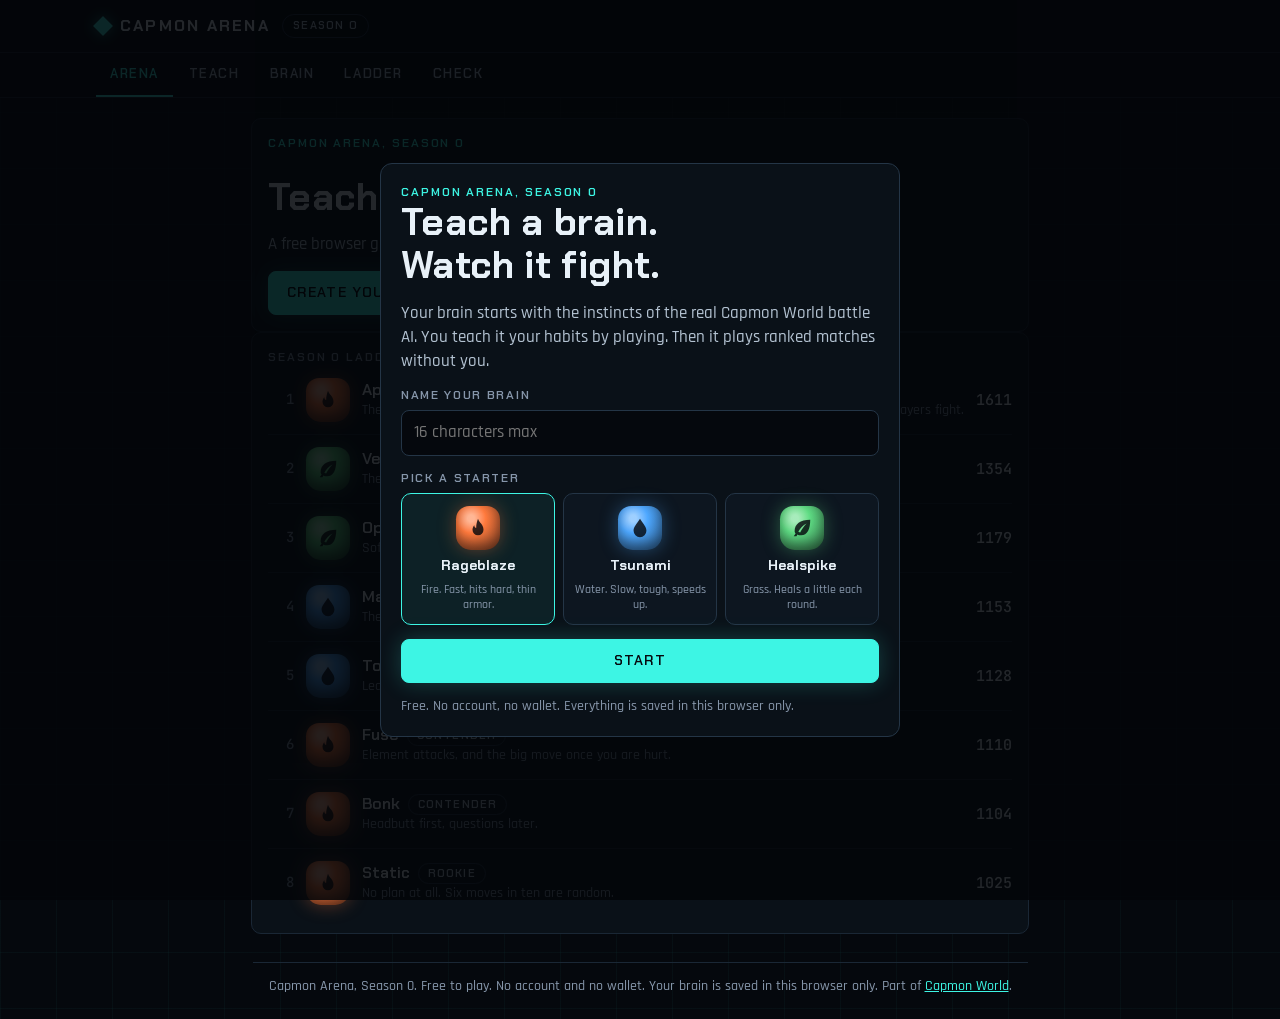
==== index.html @ 73fd4aa1 "Capmon Arena Season 0: engine, game flow, tests Real Capmon battle engine and the 58M-step policy ne" ====
<!doctype html>
<html lang="en">
<head>
<meta charset="utf-8">
<meta name="viewport" content="width=device-width, initial-scale=1, viewport-fit=cover">
<title>Capmon Arena</title>
<meta name="description" content="Teach a battle brain by playing, then watch it fight ranked matches on its own. Free, in your browser, on the real Capmon World engine.">
<meta name="theme-color" content="#05080d">
<meta name="robots" content="noindex">
<link rel="preconnect" href="https://fonts.googleapis.com">
<link rel="preconnect" href="https://fonts.gstatic.com" crossorigin>
<link rel="stylesheet" href="https://fonts.googleapis.com/css2?family=Chakra+Petch:wght@500;600;700&family=JetBrains+Mono:wght@400;500&family=Rajdhani:wght@500;600;700&display=swap">
<link rel="stylesheet" href="css/app.css">
</head>
<body>
<!--BODY-BEGIN-->
<div class="app">
  <header class="topbar"><div class="wrap topbar-inner">
    <button class="brand" data-act="nav" data-view="arena"><span class="brand-mark" aria-hidden="true"></span>CAPMON ARENA</button>
    <span class="season">Season 0</span>
  </div></header>
  <nav class="tabbar" id="tabbar" aria-label="Sections"><div class="wrap tabbar-inner">
    <button data-act="nav" data-view="arena">Arena</button>
    <button data-act="nav" data-view="teach">Teach</button>
    <button data-act="nav" data-view="brain">Brain</button>
    <button data-act="nav" data-view="ladder">Ladder</button>
    <button data-act="nav" data-view="check">Check</button>
  </div></nav>
  <main class="wrap" id="view"><div class="loading"><div class="spin"></div><div>Loading</div></div></main>
  <footer class="wrap foot">Capmon Arena, Season 0. Free to play. No account and no wallet. Your brain is saved in this browser only. Part of <a href="https://capmon.fun" target="_blank" rel="noopener">Capmon World</a>.</footer>
</div>
<div class="overlay" id="overlay" hidden></div>
<div class="toast" id="toast" role="status" aria-live="polite" hidden></div>
<!--BODY-END-->
<script src="js/engine.js"></script>
<script src="js/game.js"></script>
<script src="js/store.js"></script>
<script src="js/selfcheck.js"></script>
<script src="js/expected.js"></script>
<script src="js/app.js"></script>
</body>
</html>
---- css/app.css ----
/* Layout concept: a broadcast desk. The battle stage is the hero, each brain's reasoning sits right under it, and everything else is a quiet console panel. One dark look, by brand (capmon.fun). */
:root {
  color-scheme: dark;
  --bg: #05080d;
  --panel: #0a1118;
  --panel-2: #0d1620;
  --line: #1a2735;
  --line-2: #243546;
  --row: #16212d;
  --fg: #e8f1f8;
  --fg-2: #b3c2d1;
  --fg-3: #8696aa;
  --accent: #3df5e4;
  --accent-ink: #05080d;
  --fire: #ff7a3d;
  --water: #4ea8ff;
  --grass: #5fdc84;
  --normal: #c9d3de;
  --gold: #ffd23d;
  --violet: #b48cff;
  --bad: #ff8a96;
  --good: #5fdc84;
  --grid: rgba(61, 245, 228, 0.03);
  --display: 'Chakra Petch', 'Segoe UI', system-ui, sans-serif;
  --ui: 'Rajdhani', 'Segoe UI', system-ui, sans-serif;
  --mono: 'JetBrains Mono', ui-monospace, SFMono-Regular, Menlo, Consolas, monospace;
  --tabbar-h: 58px;
}
* { box-sizing: border-box; }
html { background: var(--bg); }
body {
  margin: 0; background: var(--bg);
  background-image: linear-gradient(var(--grid) 1px, transparent 1px), linear-gradient(90deg, var(--grid) 1px, transparent 1px);
  background-size: 56px 56px;
  color: var(--fg); font-family: var(--ui); font-size: 17px; font-weight: 500; line-height: 1.4;
  -webkit-font-smoothing: antialiased; -webkit-text-size-adjust: 100%;
}
body::before { content: ""; position: fixed; inset: 0 0 auto; height: env(safe-area-inset-top, 0px); z-index: 50; background: var(--bg); }
[hidden] { display: none !important; }
button, input, select, textarea { font: inherit; color: inherit; }
button { cursor: pointer; -webkit-tap-highlight-color: transparent; }
:focus-visible { outline: 2px solid var(--accent); outline-offset: 2px; }
h1, h2, h3, p { margin: 0; }
h1, h2, h3 { font-family: var(--display); text-wrap: balance; letter-spacing: 0.01em; line-height: 1.15; }
h1 { font-size: clamp(26px, 5vw, 38px); font-weight: 700; }
h2 { font-size: 20px; font-weight: 600; }
h3 { font-size: 16px; font-weight: 600; }
a { color: var(--accent); }
.wrap { max-width: 1120px; margin-inline: auto; padding-left: max(16px, env(safe-area-inset-left, 0px)); padding-right: max(16px, env(safe-area-inset-right, 0px)); }
.tnum, .mono { font-variant-numeric: tabular-nums; }
.mono { font-family: var(--mono); font-size: 0.86em; }
.dim { color: var(--fg-3); }
.soft { color: var(--fg-2); }
.small { font-size: 14px; }
.eyebrow { font-family: var(--display); font-weight: 600; font-size: 12px; letter-spacing: 0.16em; text-transform: uppercase; color: var(--fg-3); }
.eyebrow.accent { color: var(--accent); }
.ellip { overflow: hidden; text-overflow: ellipsis; white-space: nowrap; min-width: 0; }
.stack { display: flex; flex-direction: column; gap: 14px; }
.stack.tight { gap: 8px; }
.row { display: flex; flex-wrap: wrap; align-items: center; gap: 10px; }
.row.between { justify-content: space-between; }
.grow { flex: 1 1 0; min-width: 0; }

/* shell */
.app { display: flex; flex-direction: column; min-height: 100%; }
.topbar { position: sticky; top: env(safe-area-inset-top, 0px); z-index: 40; background: rgba(5, 8, 13, 0.94); border-bottom: 1px solid var(--line); }
.topbar-inner { display: flex; align-items: center; gap: 12px; min-height: 52px; }
.brand { display: flex; align-items: center; gap: 10px; min-height: 44px; padding: 0; background: none; border: 0; color: var(--fg); font-family: var(--display); font-weight: 700; font-size: 16px; letter-spacing: 0.14em; }
.brand-mark { width: 14px; height: 14px; background: var(--accent); transform: rotate(45deg); box-shadow: 0 0 14px rgba(61, 245, 228, 0.6); }
.season { padding: 3px 10px; border: 1px solid var(--line-2); border-radius: 999px; font-family: var(--display); font-size: 11px; font-weight: 600; letter-spacing: 0.12em; text-transform: uppercase; color: var(--fg-2); }
.top-right { margin-left: auto; display: flex; align-items: center; gap: 8px; }
.tabbar { order: 1; display: flex; gap: 2px; border-bottom: 1px solid var(--line); background: var(--bg); }
.tabbar-inner { display: flex; gap: 2px; width: 100%; }
.tabbar button { min-height: 44px; padding: 0 14px; background: none; border: 0; border-bottom: 2px solid transparent; color: var(--fg-2); font-family: var(--display); font-weight: 600; font-size: 13px; letter-spacing: 0.12em; text-transform: uppercase; }
.tabbar button:hover { color: var(--fg); }
.tabbar button[aria-current="page"] { color: var(--accent); border-bottom-color: var(--accent); }
main { order: 2; flex: 1 0 auto; padding-block: 20px 28px; }
.foot { order: 3; padding-block: 14px 22px; border-top: 1px solid var(--line); color: var(--fg-3); font-size: 14px; }
@media (max-width: 720px) {
  .tabbar { position: fixed; inset: auto 0 0 0; z-index: 45; order: 9; border-bottom: 0; border-top: 1px solid var(--line); background: rgba(5, 8, 13, 0.97);
    padding-bottom: env(safe-area-inset-bottom, 0px); padding-left: max(4px, env(safe-area-inset-left, 0px)); padding-right: max(4px, env(safe-area-inset-right, 0px)); }
  .tabbar .wrap { padding: 0; }
  .tabbar button { flex: 1 1 0; min-height: var(--tabbar-h); padding: 0 2px; border-bottom: 0; border-top: 2px solid transparent; font-size: 12px; letter-spacing: 0.08em; }
  .tabbar button[aria-current="page"] { border-top-color: var(--accent); }
  .foot { padding-bottom: calc(var(--tabbar-h) + 26px); }
  main { padding-block: 14px 20px; }
}

/* panels and controls */
.panel { background: var(--panel); border: 1px solid var(--line); border-radius: 10px; padding: 16px; }
.panel.flat { background: none; border-style: dashed; }
.panel > .eyebrow:first-child { margin-bottom: 10px; display: block; }
.cols { display: grid; gap: 16px; grid-template-columns: minmax(0, 1fr); }
@media (min-width: 900px) { .cols.two { grid-template-columns: minmax(0, 1.25fr) minmax(0, 1fr); align-items: start; } .cols.even { grid-template-columns: minmax(0, 1fr) minmax(0, 1fr); align-items: start; } }
.btn { display: inline-flex; align-items: center; justify-content: center; gap: 8px; min-height: 44px; padding: 0 18px; border-radius: 8px; border: 1px solid var(--line-2); background: var(--panel-2); color: var(--fg); font-family: var(--display); font-weight: 600; font-size: 14px; letter-spacing: 0.08em; text-transform: uppercase; text-decoration: none; }
.btn:hover { border-color: var(--fg-3); }
.btn.primary { background: var(--accent); border-color: var(--accent); color: var(--accent-ink); box-shadow: 0 0 22px rgba(61, 245, 228, 0.22); }
.btn.primary:hover { filter: brightness(1.08); }
.btn.ghost { background: none; }
.btn.small { min-height: 36px; padding: 0 12px; font-size: 12px; }
.btn.wide { width: 100%; }
.btn[disabled] { opacity: 0.45; cursor: default; box-shadow: none; }
.chip { display: inline-flex; align-items: center; gap: 6px; padding: 2px 9px; border-radius: 999px; border: 1px solid var(--line-2); font-family: var(--display); font-size: 11px; font-weight: 600; letter-spacing: 0.1em; text-transform: uppercase; color: var(--fg-2); white-space: nowrap; }
.chip.win { color: var(--good); border-color: rgba(95, 220, 132, 0.5); }
.chip.loss { color: var(--bad); border-color: rgba(255, 138, 150, 0.45); }
.chip.accent { color: var(--accent); border-color: rgba(61, 245, 228, 0.5); }
.chip.gold { color: var(--gold); border-color: rgba(255, 210, 61, 0.5); }
.chip.src-MODEL { color: var(--fg-2); }
.chip.src-HABIT { color: var(--accent); border-color: rgba(61, 245, 228, 0.5); }
.chip.src-RANDOM { color: var(--violet); border-color: rgba(180, 140, 255, 0.5); }
.chip.src-MCTS, .chip.src-RULE { color: var(--gold); border-color: rgba(255, 210, 61, 0.45); }
.chip.src-HUMAN { color: var(--fg); border-color: var(--fg-3); }
.seg { display: inline-flex; flex-wrap: wrap; gap: 6px; }
.seg button { min-height: 40px; padding: 0 12px; border-radius: 8px; border: 1px solid var(--line-2); background: none; color: var(--fg-2); font-family: var(--display); font-weight: 600; font-size: 13px; letter-spacing: 0.06em; }
.seg button[aria-pressed="true"] { border-color: var(--accent); color: var(--accent); background: rgba(61, 245, 228, 0.07); }
.field { display: flex; flex-direction: column; gap: 6px; }
.field label { font-family: var(--display); font-size: 12px; font-weight: 600; letter-spacing: 0.14em; text-transform: uppercase; color: var(--fg-3); }
.input { width: 100%; min-height: 46px; padding: 0 12px; border-radius: 8px; border: 1px solid var(--line-2); background: var(--bg); color: var(--fg); font-size: 17px; }
textarea.input { padding: 10px 12px; min-height: 84px; font-family: var(--mono); font-size: 13px; line-height: 1.4; resize: vertical; word-break: break-all; }
.note { padding: 10px 12px; border-left: 2px solid var(--line-2); color: var(--fg-2); font-size: 15px; }
.note.accent { border-left-color: var(--accent); }
.note.bad { border-left-color: var(--bad); color: var(--bad); }
.note.good { border-left-color: var(--good); }

/* creature emblem (stand-in until the sprite pass) */
.crea { --c: var(--normal); position: relative; flex: none; width: 44px; aspect-ratio: 1; border-radius: 30% 30% 34% 34%; background: radial-gradient(circle at 34% 28%, color-mix(in srgb, var(--c) 55%, #fff) 0 8%, var(--c) 34%, color-mix(in srgb, var(--c) 45%, #05080d) 100%); box-shadow: inset 0 -6px 12px rgba(0, 0, 0, 0.35), 0 0 18px color-mix(in srgb, var(--c) 35%, transparent); }
.crea::after { content: ""; position: absolute; inset: 24%; background: rgba(5, 8, 13, 0.82); -webkit-mask: var(--glyph) center / contain no-repeat; mask: var(--glyph) center / contain no-repeat; }
.crea[data-species="Rageblaze"] { --c: var(--fire); --glyph: url("data:image/svg+xml,%3Csvg xmlns='http://www.w3.org/2000/svg' viewBox='0 0 24 24'%3E%3Cpath d='M12 2c1 4 6 6 6 12a6 6 0 0 1-12 0c0-2 1-4 2-5 0 2 1 3 2 3 0-4 1-7 2-10z'/%3E%3C/svg%3E"); }
.crea[data-species="Tsunami"] { --c: var(--water); --glyph: url("data:image/svg+xml,%3Csvg xmlns='http://www.w3.org/2000/svg' viewBox='0 0 24 24'%3E%3Cpath d='M12 2c4 6 7 9 7 13a7 7 0 0 1-14 0c0-4 3-7 7-13z'/%3E%3C/svg%3E"); }
.crea[data-species="Healspike"] { --c: var(--grass); --glyph: url("data:image/svg+xml,%3Csvg xmlns='http://www.w3.org/2000/svg' viewBox='0 0 24 24'%3E%3Cpath d='M21 3C10 3 4 8 4 15c0 1 0 2 1 3l-2 3h3l1-2c1 1 3 1 4 1 7 0 10-7 10-17zM8 16c2-4 5-7 9-9-3 3-5 6-7 10z'/%3E%3C/svg%3E"); }
.crea.big { width: 72px; }
.t-Rageblaze { color: var(--fire); } .t-Tsunami { color: var(--water); } .t-Healspike { color: var(--grass); }

/* brain card and stats */
.who { display: flex; align-items: center; gap: 12px; min-width: 0; }
.who .name { font-family: var(--display); font-weight: 700; font-size: 20px; }
.stats { display: grid; grid-template-columns: repeat(auto-fit, minmax(118px, 1fr)); gap: 10px; }
.stat { padding: 10px 12px; border-radius: 8px; background: var(--row); min-width: 0; }
.stat b { display: block; font-family: var(--display); font-size: 22px; font-weight: 700; font-variant-numeric: tabular-nums; line-height: 1.1; }
.stat span { font-size: 13px; color: var(--fg-3); letter-spacing: 0.04em; }
.meter { height: 6px; border-radius: 3px; background: var(--row); overflow: hidden; }
.meter i { display: block; height: 100%; background: var(--accent); border-radius: 3px; }

/* match rows and lists */
.list { display: flex; flex-direction: column; }
.item { display: flex; align-items: center; gap: 12px; padding: 12px 0; border-top: 1px solid var(--line); min-width: 0; }
.item:first-child { border-top: 0; padding-top: 2px; }
.item .meta { flex: 1 1 0; min-width: 0; }
.item .meta .t { font-family: var(--display); font-weight: 600; font-size: 16px; display: flex; align-items: center; gap: 8px; flex-wrap: wrap; }
.item .meta .s { font-size: 14px; color: var(--fg-3); }
.item .act { flex: none; display: flex; align-items: center; gap: 8px; }
.item.me { background: rgba(61, 245, 228, 0.05); margin-inline: -16px; padding-inline: 16px; border-top-color: rgba(61, 245, 228, 0.35); box-shadow: inset 2px 0 0 var(--accent); }
.rank { flex: none; width: 26px; font-family: var(--mono); font-size: 14px; color: var(--fg-3); text-align: right; }
.rating { font-family: var(--mono); font-size: 15px; font-variant-numeric: tabular-nums; }

/* stage */
.stage { position: relative; overflow: hidden; border-radius: 10px; border: 1px solid var(--line); background: radial-gradient(ellipse at 50% 108%, #12303a 0, #0a1820 46%, #070d14 100%); aspect-ratio: 16 / 9; max-height: 440px; width: 100%; max-width: 100%; }
@media (max-width: 560px) { .stage { aspect-ratio: 4 / 3; } }
.stage::before { content: ""; position: absolute; inset: auto 6% 4% 6%; height: 20%; border-radius: 50%; background: radial-gradient(ellipse, rgba(61, 245, 228, 0.13), transparent 70%); }
.stage-top { position: absolute; inset: 10px 10px auto 10px; display: flex; gap: 10px; align-items: flex-start; justify-content: space-between; z-index: 3; }
.hud { flex: 1 1 0; min-width: 0; max-width: 46%; padding: 8px 10px; border-radius: 8px; background: rgba(5, 8, 13, 0.78); border: 1px solid var(--line); }
.hud.right { text-align: right; }
.hud .n { font-family: var(--display); font-weight: 700; font-size: 14px; letter-spacing: 0.04em; }
.hp { margin-top: 5px; height: 9px; border-radius: 5px; background: #1b2633; overflow: hidden; }
.hp i { display: block; height: 100%; width: 100%; border-radius: 5px; background: var(--good); transition: width 0.35s ease, background-color 0.35s ease; }
.hud.right .hp i { margin-left: auto; }
.hp.mid i { background: var(--gold); } .hp.low i { background: var(--bad); }
.hud .v { margin-top: 4px; display: flex; gap: 8px; flex-wrap: wrap; font-family: var(--mono); font-size: 12px; color: var(--fg-2); font-variant-numeric: tabular-nums; }
.hud.right .v { justify-content: flex-end; }
.hud .v .down { color: var(--bad); } .hud .v .up { color: var(--good); }
.roundchip { position: absolute; left: 50%; top: 10px; transform: translateX(-50%); z-index: 4; padding: 3px 10px; border-radius: 999px; background: rgba(5, 8, 13, 0.85); border: 1px solid var(--line-2); font-family: var(--display); font-size: 11px; font-weight: 600; letter-spacing: 0.12em; text-transform: uppercase; color: var(--fg-2); white-space: nowrap; }
.fighter { position: absolute; bottom: 9%; width: 26%; max-width: 150px; display: flex; justify-content: center; transition: transform 0.18s ease-out, opacity 0.5s ease, filter 0.5s ease; z-index: 2; }
.fighter.left { left: 13%; } .fighter.right { right: 13%; }
.fighter .crea { width: 100%; }
.fighter.lunge.left { transform: translateX(42%) scale(1.06); } .fighter.lunge.right { transform: translateX(-42%) scale(1.06); }
.fighter.hit { animation: shake 0.32s linear; }
.fighter.cast { animation: pulse 0.4s ease; }
.fighter.down { opacity: 0.25; filter: grayscale(1); transform: translateY(14%) rotate(-8deg); }
.fighter.right.down { transform: translateY(14%) rotate(8deg); }
@keyframes shake { 20% { transform: translateX(-7%); } 40% { transform: translateX(7%); } 60% { transform: translateX(-5%); } 80% { transform: translateX(4%); } }
@keyframes pulse { 50% { transform: scale(1.12); filter: brightness(1.4); } }
.pop { position: absolute; bottom: 52%; z-index: 5; font-family: var(--display); font-weight: 700; font-size: clamp(18px, 4.6vw, 28px); text-shadow: 0 2px 0 #05080d, 0 0 12px rgba(0, 0, 0, 0.8); animation: rise 0.9s ease-out forwards; pointer-events: none; white-space: nowrap; }
.pop.left { left: 16%; } .pop.right { right: 16%; }
.pop.dmg { color: var(--fg); } .pop.crit { color: var(--gold); } .pop.debuff { color: var(--bad); font-size: clamp(14px, 3.4vw, 19px); } .pop.buff { color: var(--good); font-size: clamp(13px, 3.2vw, 17px); }
@keyframes rise { from { transform: translateY(10px); opacity: 0; } 18% { opacity: 1; } to { transform: translateY(-34px); opacity: 0; } }
.callout { margin-top: 8px; min-height: 44px; display: flex; align-items: center; justify-content: center; gap: 4px 8px; flex-wrap: wrap; padding: 6px 10px; border-radius: 8px; background: var(--panel); border: 1px solid var(--line); font-family: var(--display); font-weight: 600; font-size: 15px; text-align: center; }
.callout:empty { visibility: hidden; }
.banner { position: absolute; inset: 0; z-index: 6; display: flex; flex-direction: column; align-items: center; justify-content: center; gap: 6px; background: rgba(5, 8, 13, 0.72); text-align: center; padding: 16px; }
.banner b { font-family: var(--display); font-size: clamp(22px, 6vw, 34px); font-weight: 700; letter-spacing: 0.04em; }
.controls { display: flex; flex-wrap: wrap; align-items: center; gap: 8px; }
.dots { display: inline-flex; gap: 6px; align-items: center; }
.dots i { width: 12px; height: 12px; border-radius: 50%; border: 1px solid var(--line-2); background: none; }
.dots i.A { background: var(--accent); border-color: var(--accent); } .dots i.B { background: var(--bad); border-color: var(--bad); } .dots i.now { border-color: var(--fg); }

/* moves */
.moves { display: grid; grid-template-columns: repeat(2, minmax(0, 1fr)); gap: 8px; }
.move { display: flex; flex-direction: column; align-items: flex-start; gap: 2px; min-height: 64px; padding: 9px 12px; border-radius: 8px; border: 1px solid var(--line-2); background: var(--panel-2); text-align: left; border-left: 3px solid var(--mc, var(--normal)); }
.move:hover:not([disabled]) { border-color: var(--fg-3); border-left-color: var(--mc, var(--normal)); }
.move b { font-family: var(--display); font-size: 16px; font-weight: 700; }
.move span { font-size: 13px; color: var(--fg-3); line-height: 1.25; }
.move[disabled] { opacity: 0.4; cursor: default; }
.mc-Fire { --mc: var(--fire); } .mc-Water { --mc: var(--water); } .mc-Grass { --mc: var(--grass); } .mc-Normal { --mc: var(--normal); }

/* why panel */
.why { display: grid; gap: 12px; grid-template-columns: minmax(0, 1fr); }
@media (min-width: 620px) { .why { grid-template-columns: minmax(0, 1fr) minmax(0, 1fr); } }
.why-side { padding: 12px; border-radius: 8px; background: var(--row); min-width: 0; }
.why-side .h { display: flex; align-items: center; gap: 8px; flex-wrap: wrap; margin-bottom: 8px; font-family: var(--display); font-weight: 600; }
.why-side ol { margin: 0; padding: 0; list-style: none; display: flex; flex-direction: column; gap: 5px; font-size: 15px; color: var(--fg-2); }
.why-side ol b { color: var(--fg); font-weight: 600; }
.why-side li.on { color: var(--fg); }
.bars { display: grid; grid-template-columns: auto minmax(0, 1fr) auto; gap: 3px 8px; align-items: center; margin-top: 8px; font-size: 13px; color: var(--fg-3); }
.bars .bar { height: 5px; border-radius: 3px; background: #0b131b; overflow: hidden; }
.bars .bar i { display: block; height: 100%; background: var(--fg-3); border-radius: 3px; }
.bars .pick { color: var(--fg); } .bars .pick + .bar i { background: var(--accent); }
.log { max-height: 190px; overflow-y: auto; font-size: 14px; color: var(--fg-2); display: flex; flex-direction: column; gap: 3px; }
.log b { color: var(--fg); font-weight: 600; }

/* brain grid */
.grid-wrap { overflow-x: auto; }
.bgrid { display: grid; grid-template-columns: 46px repeat(9, minmax(0, 1fr)); gap: 3px; align-items: center; }
.bgrid .hd { font-size: 11px; color: var(--fg-3); text-align: center; line-height: 1.15; letter-spacing: 0.02em; }
.bgrid .rh { font-size: 11px; color: var(--fg-3); text-align: right; padding-right: 3px; white-space: nowrap; }
.bgrid .gh { grid-column: span 3; font-size: 11px; color: var(--fg-3); text-align: center; border-bottom: 1px solid var(--line-2); padding-bottom: 2px; }
.cell { position: relative; aspect-ratio: 1; width: 100%; border-radius: 5px; border: 1px solid var(--line); background: var(--row); padding: 0; }
.cell.taught { background: color-mix(in srgb, var(--mc) calc(var(--a) * 100%), var(--row)); }
.cell.covered { border-color: var(--fg-3); }
.cell.habit::after { content: ""; position: absolute; inset: 32%; border-radius: 50%; background: var(--fg); }
.cell[aria-pressed="true"] { outline: 2px solid var(--accent); outline-offset: 1px; }
.legend { display: flex; flex-wrap: wrap; gap: 6px 14px; font-size: 13px; color: var(--fg-3); }
.legend i { display: inline-block; width: 11px; height: 11px; border-radius: 3px; margin-right: 5px; vertical-align: -1px; background: var(--mc); }

/* overlay, toast */
.overlay { position: fixed; inset: 0; z-index: 60; display: flex; align-items: flex-start; justify-content: center; overflow-y: auto; background: rgba(3, 5, 9, 0.86); padding: calc(20px + env(safe-area-inset-top, 0px)) max(16px, env(safe-area-inset-right, 0px)) calc(20px + env(safe-area-inset-bottom, 0px)) max(16px, env(safe-area-inset-left, 0px)); }
.sheet { width: 100%; max-width: 520px; margin-block: auto; background: var(--panel); border: 1px solid var(--line-2); border-radius: 12px; padding: 20px; }
.starters { display: grid; grid-template-columns: repeat(3, minmax(0, 1fr)); gap: 8px; }
.starter { display: flex; flex-direction: column; align-items: center; gap: 6px; padding: 12px 6px; border-radius: 10px; border: 1px solid var(--line-2); background: var(--panel-2); text-align: center; min-width: 0; }
.starter b { font-family: var(--display); font-size: 14px; }
.starter span { font-size: 12px; color: var(--fg-3); line-height: 1.25; }
.starter[aria-pressed="true"] { border-color: var(--accent); background: rgba(61, 245, 228, 0.07); }
.toast { position: fixed; left: 50%; bottom: calc(var(--tabbar-h) + 22px + env(safe-area-inset-bottom, 0px)); transform: translateX(-50%); z-index: 70; max-width: min(92vw, 460px); padding: 10px 16px; border-radius: 8px; background: var(--fg); color: var(--accent-ink); font-weight: 600; font-size: 15px; text-align: center; box-shadow: 0 8px 30px rgba(0, 0, 0, 0.5); }
.loading { display: flex; flex-direction: column; align-items: center; gap: 12px; padding: 60px 0; color: var(--fg-2); text-align: center; }
.spin { width: 26px; height: 26px; border-radius: 50%; border: 3px solid var(--line-2); border-top-color: var(--accent); animation: spin 0.8s linear infinite; }
@keyframes spin { to { transform: rotate(360deg); } }
.result { text-align: center; display: flex; flex-direction: column; align-items: center; gap: 10px; }
.result .score { font-family: var(--display); font-size: clamp(40px, 12vw, 64px); font-weight: 700; line-height: 1; letter-spacing: 0.04em; font-variant-numeric: tabular-nums; }
.result .score.win { color: var(--accent); } .result .score.loss { color: var(--bad); }
@media (prefers-reduced-motion: reduce) { .fighter, .hp i { transition: none; } .fighter.hit, .fighter.cast, .spin { animation: none; } .pop { animation-duration: 0.01s; animation-fill-mode: none; opacity: 0; } }
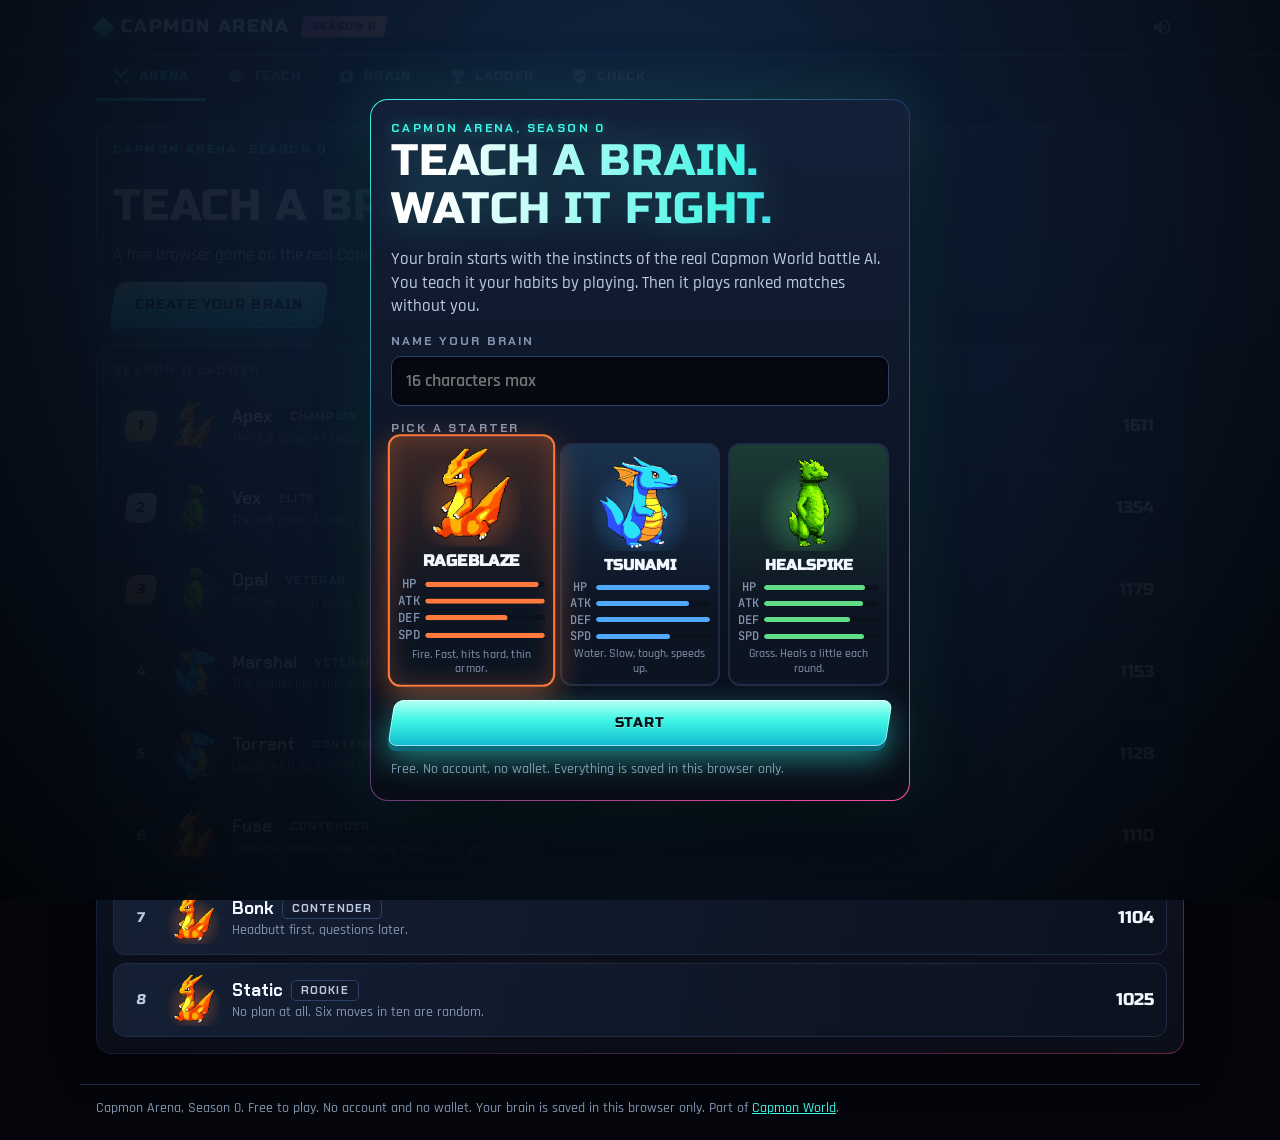
==== commit 699f95e4: "Game-feel pass: effects, fighting-game HUD, VS intro, sound, restyled menus Canvas particle effects " ====
--- a/index.html
+++ b/index.html
@@ -9,7 +9,7 @@
 <meta name="robots" content="noindex">
 <link rel="preconnect" href="https://fonts.googleapis.com">
 <link rel="preconnect" href="https://fonts.gstatic.com" crossorigin>
-<link rel="stylesheet" href="https://fonts.googleapis.com/css2?family=Chakra+Petch:wght@500;600;700&family=JetBrains+Mono:wght@400;500&family=Rajdhani:wght@500;600;700&display=swap">
+<link rel="stylesheet" href="https://fonts.googleapis.com/css2?family=Chakra+Petch:wght@500;600;700&family=JetBrains+Mono:wght@400;500&family=Rajdhani:wght@500;600;700&family=Russo+One&display=swap">
 <link rel="stylesheet" href="css/app.css">
 </head>
 <body>
@@ -18,15 +18,16 @@
   <header class="topbar"><div class="wrap topbar-inner">
     <button class="brand" data-act="nav" data-view="arena"><span class="brand-mark" aria-hidden="true"></span>CAPMON ARENA</button>
     <span class="season">Season 0</span>
+    <div class="top-right"><button class="iconbtn" data-act="sound" id="sound-btn" aria-label="Sound"></button></div>
   </div></header>
   <nav class="tabbar" id="tabbar" aria-label="Sections"><div class="wrap tabbar-inner">
-    <button data-act="nav" data-view="arena">Arena</button>
-    <button data-act="nav" data-view="teach">Teach</button>
-    <button data-act="nav" data-view="brain">Brain</button>
-    <button data-act="nav" data-view="ladder">Ladder</button>
-    <button data-act="nav" data-view="check">Check</button>
+    <button data-act="nav" data-view="arena"><svg viewBox="0 0 24 24" aria-hidden="true"><path d="M4 3l9 9-2 2-9-9V3h2zm16 0v2l-9 9-2-2 9-9h2zM6 15l3 3-3 3-3-3 3-3zm12 0l3 3-3 3-3-3 3-3z"/></svg><span>Arena</span></button>
+    <button data-act="nav" data-view="teach"><svg viewBox="0 0 24 24" aria-hidden="true"><path d="M12 3L1 9l11 6 9-4.9V17h2V9L12 3zm-7 9.2V16c0 1.7 3.1 3 7 3s7-1.3 7-3v-3.8l-7 3.8-7-3.8z"/></svg><span>Teach</span></button>
+    <button data-act="nav" data-view="brain"><svg viewBox="0 0 24 24" aria-hidden="true"><path d="M9 3h6v2h2a2 2 0 012 2v2h2v6h-2v2a2 2 0 01-2 2h-2v2H9v-2H7a2 2 0 01-2-2v-2H3V9h2V7a2 2 0 012-2h2V3zm0 6v6h6V9H9z"/></svg><span>Brain</span></button>
+    <button data-act="nav" data-view="ladder"><svg viewBox="0 0 24 24" aria-hidden="true"><path d="M7 3h10v2h3v3a4 4 0 01-4 4h-.4A5 5 0 0113 14.9V18h3v3H8v-3h3v-3.1A5 5 0 018.4 12H8a4 4 0 01-4-4V5h3V3zM7 7H6v1a2 2 0 001 1.7V7zm10 0v2.7A2 2 0 0018 8V7h-1z"/></svg><span>Ladder</span></button>
+    <button data-act="nav" data-view="check"><svg viewBox="0 0 24 24" aria-hidden="true"><path d="M12 2l8 3v6c0 5-3.4 9.3-8 11-4.6-1.7-8-6-8-11V5l8-3zm-1.2 13.6l6-6-1.4-1.4-4.6 4.6-2-2-1.4 1.4 3.4 3.4z"/></svg><span>Check</span></button>
   </div></nav>
-  <main class="wrap" id="view"><div class="loading"><div class="spin"></div><div>Loading</div></div></main>
+  <main class="wrap" id="view"><div class="loading"><div class="logo">Capmon<br>Arena</div><div class="loadbar"><i></i></div><div class="dim">Loading</div></div></main>
   <footer class="wrap foot">Capmon Arena, Season 0. Free to play. No account and no wallet. Your brain is saved in this browser only. Part of <a href="https://capmon.fun" target="_blank" rel="noopener">Capmon World</a>.</footer>
 </div>
 <div class="overlay" id="overlay" hidden></div>
@@ -37,6 +38,7 @@
 <script src="js/store.js"></script>
 <script src="js/selfcheck.js"></script>
 <script src="js/expected.js"></script>
+<script src="js/fx.js"></script>
 <script src="js/app.js"></script>
 </body>
 </html>
--- a/css/app.css
+++ b/css/app.css
@@ -1,248 +1,344 @@
-/* Layout concept: a broadcast desk. The battle stage is the hero, each brain's reasoning sits right under it, and everything else is a quiet console panel. One dark look, by brand (capmon.fun). */
+/* Layout concept: arcade fight night. The battle stage is the show, with a fighting-game HUD on top of it; menus are neon console panels around it. One dark look, by brand (capmon.fun cyan on near-black), pushed loud. */
 :root {
   color-scheme: dark;
-  --bg: #05080d;
-  --panel: #0a1118;
-  --panel-2: #0d1620;
-  --line: #1a2735;
-  --line-2: #243546;
-  --row: #16212d;
-  --fg: #e8f1f8;
-  --fg-2: #b3c2d1;
-  --fg-3: #8696aa;
+  --bg: #04060c;
+  --panel: #0c1422;
+  --panel-2: #121d30;
+  --line: #1d2c44;
+  --line-2: #2c4268;
+  --row: #131f33;
+  --fg: #f2f7ff;
+  --fg-2: #bccadf;
+  --fg-3: #8394ae;
   --accent: #3df5e4;
-  --accent-ink: #05080d;
+  --accent-2: #4d7dff;
+  --hot: #ff4fa3;
+  --accent-ink: #03141a;
   --fire: #ff7a3d;
   --water: #4ea8ff;
   --grass: #5fdc84;
-  --normal: #c9d3de;
+  --normal: #d6deea;
   --gold: #ffd23d;
   --violet: #b48cff;
-  --bad: #ff8a96;
+  --bad: #ff6b81;
   --good: #5fdc84;
-  --grid: rgba(61, 245, 228, 0.03);
+  --impact: 'Russo One', 'Chakra Petch', 'Segoe UI', system-ui, sans-serif;
   --display: 'Chakra Petch', 'Segoe UI', system-ui, sans-serif;
   --ui: 'Rajdhani', 'Segoe UI', system-ui, sans-serif;
   --mono: 'JetBrains Mono', ui-monospace, SFMono-Regular, Menlo, Consolas, monospace;
-  --tabbar-h: 58px;
+  --tabbar-h: 62px;
 }
 * { box-sizing: border-box; }
 html { background: var(--bg); }
 body {
-  margin: 0; background: var(--bg);
-  background-image: linear-gradient(var(--grid) 1px, transparent 1px), linear-gradient(90deg, var(--grid) 1px, transparent 1px);
-  background-size: 56px 56px;
-  color: var(--fg); font-family: var(--ui); font-size: 17px; font-weight: 500; line-height: 1.4;
+  margin: 0; color: var(--fg); font-family: var(--ui); font-size: 17px; font-weight: 500; line-height: 1.4;
+  background-color: var(--bg);
+  background-image: radial-gradient(900px 520px at 12% -8%, rgba(61, 245, 228, 0.16), transparent 62%), radial-gradient(820px 560px at 104% 18%, rgba(255, 79, 163, 0.13), transparent 60%), radial-gradient(900px 700px at 50% 118%, rgba(77, 125, 255, 0.2), transparent 62%), linear-gradient(rgba(61, 245, 228, 0.035) 1px, transparent 1px), linear-gradient(90deg, rgba(61, 245, 228, 0.035) 1px, transparent 1px);
+  background-size: auto, auto, auto, 48px 48px, 48px 48px; background-attachment: fixed;
   -webkit-font-smoothing: antialiased; -webkit-text-size-adjust: 100%;
 }
 body::before { content: ""; position: fixed; inset: 0 0 auto; height: env(safe-area-inset-top, 0px); z-index: 50; background: var(--bg); }
 [hidden] { display: none !important; }
 button, input, select, textarea { font: inherit; color: inherit; }
 button { cursor: pointer; -webkit-tap-highlight-color: transparent; }
-:focus-visible { outline: 2px solid var(--accent); outline-offset: 2px; }
+:focus-visible { outline: 2px solid var(--accent); outline-offset: 3px; }
 h1, h2, h3, p { margin: 0; }
-h1, h2, h3 { font-family: var(--display); text-wrap: balance; letter-spacing: 0.01em; line-height: 1.15; }
-h1 { font-size: clamp(26px, 5vw, 38px); font-weight: 700; }
-h2 { font-size: 20px; font-weight: 600; }
-h3 { font-size: 16px; font-weight: 600; }
+h1, h2, h3 { text-wrap: balance; line-height: 1.1; }
+h1 { font-family: var(--impact); font-weight: 400; font-size: clamp(28px, 6vw, 44px); text-transform: uppercase; letter-spacing: 0.02em; background: linear-gradient(92deg, #ffffff 10%, var(--accent) 70%, var(--accent-2)); -webkit-background-clip: text; background-clip: text; color: transparent; filter: drop-shadow(0 0 18px rgba(61, 245, 228, 0.25)); }
+h2 { font-family: var(--impact); font-weight: 400; font-size: 21px; text-transform: uppercase; letter-spacing: 0.03em; }
+h3 { font-family: var(--display); font-size: 16px; font-weight: 700; }
 a { color: var(--accent); }
-.wrap { max-width: 1120px; margin-inline: auto; padding-left: max(16px, env(safe-area-inset-left, 0px)); padding-right: max(16px, env(safe-area-inset-right, 0px)); }
+.wrap { width: 100%; max-width: 1120px; margin-inline: auto; padding-left: max(16px, env(safe-area-inset-left, 0px)); padding-right: max(16px, env(safe-area-inset-right, 0px)); }
 .tnum, .mono { font-variant-numeric: tabular-nums; }
 .mono { font-family: var(--mono); font-size: 0.86em; }
-.dim { color: var(--fg-3); }
-.soft { color: var(--fg-2); }
-.small { font-size: 14px; }
-.eyebrow { font-family: var(--display); font-weight: 600; font-size: 12px; letter-spacing: 0.16em; text-transform: uppercase; color: var(--fg-3); }
-.eyebrow.accent { color: var(--accent); }
+.dim { color: var(--fg-3); } .soft { color: var(--fg-2); } .small { font-size: 14px; }
+.eyebrow { font-family: var(--display); font-weight: 700; font-size: 12px; letter-spacing: 0.2em; text-transform: uppercase; color: var(--fg-3); }
+.eyebrow.accent { color: var(--accent); text-shadow: 0 0 12px rgba(61, 245, 228, 0.55); }
 .ellip { overflow: hidden; text-overflow: ellipsis; white-space: nowrap; min-width: 0; }
-.stack { display: flex; flex-direction: column; gap: 14px; }
-.stack.tight { gap: 8px; }
-.row { display: flex; flex-wrap: wrap; align-items: center; gap: 10px; }
-.row.between { justify-content: space-between; }
+.stack { display: flex; flex-direction: column; gap: 14px; } .stack.tight { gap: 8px; }
+.row { display: flex; flex-wrap: wrap; align-items: center; gap: 10px; } .row.between { justify-content: space-between; }
 .grow { flex: 1 1 0; min-width: 0; }
 
 /* shell */
 .app { display: flex; flex-direction: column; min-height: 100%; }
-.topbar { position: sticky; top: env(safe-area-inset-top, 0px); z-index: 40; background: rgba(5, 8, 13, 0.94); border-bottom: 1px solid var(--line); }
-.topbar-inner { display: flex; align-items: center; gap: 12px; min-height: 52px; }
-.brand { display: flex; align-items: center; gap: 10px; min-height: 44px; padding: 0; background: none; border: 0; color: var(--fg); font-family: var(--display); font-weight: 700; font-size: 16px; letter-spacing: 0.14em; }
-.brand-mark { width: 14px; height: 14px; background: var(--accent); transform: rotate(45deg); box-shadow: 0 0 14px rgba(61, 245, 228, 0.6); }
-.season { padding: 3px 10px; border: 1px solid var(--line-2); border-radius: 999px; font-family: var(--display); font-size: 11px; font-weight: 600; letter-spacing: 0.12em; text-transform: uppercase; color: var(--fg-2); }
+.topbar { position: sticky; top: env(safe-area-inset-top, 0px); z-index: 40; background: linear-gradient(180deg, rgba(4, 6, 12, 0.97), rgba(4, 6, 12, 0.86)); border-bottom: 1px solid var(--line); box-shadow: 0 1px 0 rgba(61, 245, 228, 0.25), 0 10px 30px rgba(0, 0, 0, 0.5); }
+.topbar-inner { display: flex; align-items: center; gap: 12px; min-height: 54px; }
+.brand { display: flex; align-items: center; gap: 10px; min-height: 44px; padding: 0; background: none; border: 0; color: var(--fg); font-family: var(--impact); font-size: 18px; letter-spacing: 0.1em; text-shadow: 0 0 16px rgba(61, 245, 228, 0.5); }
+.brand-mark { width: 15px; height: 15px; background: linear-gradient(135deg, #b9fff8, var(--accent) 55%, var(--accent-2)); transform: rotate(45deg); box-shadow: 0 0 16px rgba(61, 245, 228, 0.9); animation: mark 2.6s ease-in-out infinite; }
+@keyframes mark { 50% { transform: rotate(45deg) scale(1.22); box-shadow: 0 0 26px rgba(61, 245, 228, 1); } }
+.season { padding: 3px 10px; border-radius: 4px; background: linear-gradient(90deg, var(--hot), #ff8a3d); color: #1a0410; font-family: var(--impact); font-size: 11px; letter-spacing: 0.1em; text-transform: uppercase; transform: skewX(-10deg); }
 .top-right { margin-left: auto; display: flex; align-items: center; gap: 8px; }
-.tabbar { order: 1; display: flex; gap: 2px; border-bottom: 1px solid var(--line); background: var(--bg); }
-.tabbar-inner { display: flex; gap: 2px; width: 100%; }
-.tabbar button { min-height: 44px; padding: 0 14px; background: none; border: 0; border-bottom: 2px solid transparent; color: var(--fg-2); font-family: var(--display); font-weight: 600; font-size: 13px; letter-spacing: 0.12em; text-transform: uppercase; }
+.iconbtn { width: 44px; height: 44px; display: grid; place-items: center; background: none; border: 0; color: var(--fg-2); border-radius: 10px; }
+.iconbtn:hover { color: var(--accent); }
+.iconbtn svg { width: 22px; height: 22px; fill: currentColor; }
+.tabbar { order: 1; border-bottom: 1px solid var(--line); background: rgba(4, 6, 12, 0.7); }
+.tabbar-inner { display: flex; gap: 4px; width: 100%; }
+.tabbar button { display: flex; align-items: center; gap: 8px; min-height: 46px; padding: 0 16px; background: none; border: 0; border-bottom: 3px solid transparent; color: var(--fg-3); font-family: var(--impact); font-size: 13px; letter-spacing: 0.1em; text-transform: uppercase; transition: color 0.15s; }
+.tabbar button svg { width: 19px; height: 19px; fill: currentColor; flex: none; }
 .tabbar button:hover { color: var(--fg); }
-.tabbar button[aria-current="page"] { color: var(--accent); border-bottom-color: var(--accent); }
-main { order: 2; flex: 1 0 auto; padding-block: 20px 28px; }
+.tabbar button[aria-current="page"] { color: var(--accent); border-bottom-color: var(--accent); text-shadow: 0 0 14px rgba(61, 245, 228, 0.7); }
+.tabbar button[aria-current="page"] svg { filter: drop-shadow(0 0 6px rgba(61, 245, 228, 0.9)); }
+main { order: 2; flex: 1 0 auto; padding-block: 22px 30px; }
+main.enter > * { animation: viewin 0.34s cubic-bezier(0.2, 1, 0.3, 1) both; }
+main.enter > * > *:nth-child(2) { animation: viewin 0.34s 0.06s cubic-bezier(0.2, 1, 0.3, 1) both; }
+@keyframes viewin { from { opacity: 0; translate: 0 14px; } }
 .foot { order: 3; padding-block: 14px 22px; border-top: 1px solid var(--line); color: var(--fg-3); font-size: 14px; }
 @media (max-width: 720px) {
-  .tabbar { position: fixed; inset: auto 0 0 0; z-index: 45; order: 9; border-bottom: 0; border-top: 1px solid var(--line); background: rgba(5, 8, 13, 0.97);
+  .tabbar { position: fixed; inset: auto 0 0 0; z-index: 45; order: 9; border-bottom: 0; border-top: 1px solid var(--line-2); background: linear-gradient(180deg, rgba(10, 16, 28, 0.97), rgba(4, 6, 12, 0.99)); box-shadow: 0 -1px 0 rgba(61, 245, 228, 0.25), 0 -12px 30px rgba(0, 0, 0, 0.55);
     padding-bottom: env(safe-area-inset-bottom, 0px); padding-left: max(4px, env(safe-area-inset-left, 0px)); padding-right: max(4px, env(safe-area-inset-right, 0px)); }
   .tabbar .wrap { padding: 0; }
-  .tabbar button { flex: 1 1 0; min-height: var(--tabbar-h); padding: 0 2px; border-bottom: 0; border-top: 2px solid transparent; font-size: 12px; letter-spacing: 0.08em; }
-  .tabbar button[aria-current="page"] { border-top-color: var(--accent); }
+  .tabbar button { flex: 1 1 0; flex-direction: column; justify-content: center; gap: 3px; min-height: var(--tabbar-h); padding: 0 2px; border-bottom: 0; border-top: 3px solid transparent; font-size: 10.5px; letter-spacing: 0.08em; }
+  .tabbar button svg { width: 22px; height: 22px; }
+  .tabbar button[aria-current="page"] { border-top-color: var(--accent); background: radial-gradient(60px 40px at 50% 0, rgba(61, 245, 228, 0.22), transparent 70%); }
   .foot { padding-bottom: calc(var(--tabbar-h) + 26px); }
   main { padding-block: 14px 20px; }
+  h2 { font-size: 18px; }
+  .move { min-height: 60px; padding: 7px 10px 7px 14px; } .move b { font-size: 15px; } .move span { font-size: 12px; line-height: 1.2; }
+  .moves { gap: 8px; }
+  .callout { min-height: 38px; margin-top: 8px; font-size: 15px; }
+  .stack { gap: 12px; }
 }
 
 /* panels and controls */
-.panel { background: var(--panel); border: 1px solid var(--line); border-radius: 10px; padding: 16px; }
-.panel.flat { background: none; border-style: dashed; }
+.panel { position: relative; border: 1px solid transparent; border-radius: 16px; padding: 16px; background: linear-gradient(180deg, rgba(18, 29, 48, 0.94), rgba(8, 13, 23, 0.96)) padding-box, linear-gradient(140deg, rgba(61, 245, 228, 0.6), rgba(77, 125, 255, 0.16) 38%, rgba(255, 79, 163, 0.4)) border-box; box-shadow: 0 14px 40px rgba(0, 0, 0, 0.5), inset 0 1px 0 rgba(255, 255, 255, 0.05); }
 .panel > .eyebrow:first-child { margin-bottom: 10px; display: block; }
 .cols { display: grid; gap: 16px; grid-template-columns: minmax(0, 1fr); }
 @media (min-width: 900px) { .cols.two { grid-template-columns: minmax(0, 1.25fr) minmax(0, 1fr); align-items: start; } .cols.even { grid-template-columns: minmax(0, 1fr) minmax(0, 1fr); align-items: start; } }
-.btn { display: inline-flex; align-items: center; justify-content: center; gap: 8px; min-height: 44px; padding: 0 18px; border-radius: 8px; border: 1px solid var(--line-2); background: var(--panel-2); color: var(--fg); font-family: var(--display); font-weight: 600; font-size: 14px; letter-spacing: 0.08em; text-transform: uppercase; text-decoration: none; }
-.btn:hover { border-color: var(--fg-3); }
-.btn.primary { background: var(--accent); border-color: var(--accent); color: var(--accent-ink); box-shadow: 0 0 22px rgba(61, 245, 228, 0.22); }
-.btn.primary:hover { filter: brightness(1.08); }
-.btn.ghost { background: none; }
-.btn.small { min-height: 36px; padding: 0 12px; font-size: 12px; }
+.btn { position: relative; isolation: isolate; display: inline-flex; align-items: center; justify-content: center; gap: 8px; min-height: 46px; padding: 0 22px; border: 0; background: none; color: var(--fg); font-family: var(--impact); font-size: 14px; letter-spacing: 0.08em; text-transform: uppercase; text-decoration: none; white-space: nowrap; transition: transform 0.08s ease; }
+.btn::before { content: ""; position: absolute; inset: 0; z-index: -1; border-radius: 9px; transform: skewX(-9deg); background: linear-gradient(180deg, #1e2f4d, #111b2e); box-shadow: inset 0 0 0 1px var(--line-2), inset 0 1px 0 rgba(255, 255, 255, 0.1), 0 4px 0 #070c15; transition: box-shadow 0.15s ease, filter 0.15s ease; }
+.btn:hover::before { box-shadow: inset 0 0 0 1px var(--accent), inset 0 1px 0 rgba(255, 255, 255, 0.1), 0 4px 0 #070c15, 0 0 22px rgba(61, 245, 228, 0.3); }
+.btn:active { transform: translateY(3px); }
+.btn:active::before { box-shadow: inset 0 0 0 1px var(--accent), 0 1px 0 #070c15; }
+.btn.primary { color: var(--accent-ink); text-shadow: 0 1px 0 rgba(255, 255, 255, 0.45); }
+.btn.primary::before { background: linear-gradient(180deg, #b6fff7, #3df5e4 45%, #12b9cf); box-shadow: inset 0 0 0 1px rgba(255, 255, 255, 0.55), 0 5px 0 #0a6a7c, 0 12px 30px rgba(61, 245, 228, 0.5); overflow: hidden; }
+.btn.primary::after { content: ""; position: absolute; inset: 0; z-index: -1; border-radius: 9px; transform: skewX(-9deg); background: linear-gradient(105deg, transparent 38%, rgba(255, 255, 255, 0.75) 50%, transparent 62%); background-size: 260% 100%; animation: shine 2.8s ease-in-out infinite; mix-blend-mode: soft-light; pointer-events: none; }
+@keyframes shine { 0%, 55% { background-position: 130% 0; } 100% { background-position: -130% 0; } }
+.btn.primary:hover::before { filter: brightness(1.08); box-shadow: inset 0 0 0 1px #fff, 0 5px 0 #0a6a7c, 0 14px 38px rgba(61, 245, 228, 0.75); }
+.btn.primary:active::before { box-shadow: inset 0 0 0 1px #fff, 0 2px 0 #0a6a7c; }
+.btn.ghost::before { background: rgba(16, 26, 44, 0.5); box-shadow: inset 0 0 0 1px var(--line-2); }
+.btn.small { min-height: 38px; padding: 0 14px; font-size: 12px; }
+.btn.big { min-height: 60px; font-size: 19px; letter-spacing: 0.1em; }
 .btn.wide { width: 100%; }
-.btn[disabled] { opacity: 0.45; cursor: default; box-shadow: none; }
-.chip { display: inline-flex; align-items: center; gap: 6px; padding: 2px 9px; border-radius: 999px; border: 1px solid var(--line-2); font-family: var(--display); font-size: 11px; font-weight: 600; letter-spacing: 0.1em; text-transform: uppercase; color: var(--fg-2); white-space: nowrap; }
-.chip.win { color: var(--good); border-color: rgba(95, 220, 132, 0.5); }
-.chip.loss { color: var(--bad); border-color: rgba(255, 138, 150, 0.45); }
-.chip.accent { color: var(--accent); border-color: rgba(61, 245, 228, 0.5); }
-.chip.gold { color: var(--gold); border-color: rgba(255, 210, 61, 0.5); }
+.btn[disabled] { opacity: 0.5; cursor: default; }
+.btn[disabled]::after { display: none; }
+.chip { display: inline-flex; align-items: center; gap: 6px; padding: 2px 9px; border-radius: 5px; border: 1px solid var(--line-2); background: rgba(16, 26, 44, 0.7); font-family: var(--display); font-size: 11px; font-weight: 700; letter-spacing: 0.1em; text-transform: uppercase; color: var(--fg-2); white-space: nowrap; }
+.chip.win { color: #062012; background: linear-gradient(180deg, #a6ffc0, var(--good)); border-color: transparent; }
+.chip.loss { color: #2a0610; background: linear-gradient(180deg, #ffb0bc, var(--bad)); border-color: transparent; }
+.chip.accent { color: var(--accent); border-color: rgba(61, 245, 228, 0.6); box-shadow: 0 0 12px rgba(61, 245, 228, 0.2); }
+.chip.gold { color: #241a00; background: linear-gradient(180deg, #fff1a8, var(--gold) 60%, #f0a800); border-color: transparent; box-shadow: 0 0 14px rgba(255, 210, 61, 0.35); }
 .chip.src-MODEL { color: var(--fg-2); }
-.chip.src-HABIT { color: var(--accent); border-color: rgba(61, 245, 228, 0.5); }
-.chip.src-RANDOM { color: var(--violet); border-color: rgba(180, 140, 255, 0.5); }
-.chip.src-MCTS, .chip.src-RULE { color: var(--gold); border-color: rgba(255, 210, 61, 0.45); }
+.chip.src-HABIT { color: var(--accent-ink); background: var(--accent); border-color: transparent; box-shadow: 0 0 12px rgba(61, 245, 228, 0.5); }
+.chip.src-RANDOM { color: #170b33; background: var(--violet); border-color: transparent; }
+.chip.src-MCTS, .chip.src-RULE { color: #241a00; background: var(--gold); border-color: transparent; }
 .chip.src-HUMAN { color: var(--fg); border-color: var(--fg-3); }
 .seg { display: inline-flex; flex-wrap: wrap; gap: 6px; }
-.seg button { min-height: 40px; padding: 0 12px; border-radius: 8px; border: 1px solid var(--line-2); background: none; color: var(--fg-2); font-family: var(--display); font-weight: 600; font-size: 13px; letter-spacing: 0.06em; }
-.seg button[aria-pressed="true"] { border-color: var(--accent); color: var(--accent); background: rgba(61, 245, 228, 0.07); }
+.seg button { min-height: 42px; padding: 0 13px; border-radius: 9px; border: 1px solid var(--line-2); background: rgba(16, 26, 44, 0.6); color: var(--fg-2); font-family: var(--display); font-weight: 700; font-size: 13px; letter-spacing: 0.06em; transition: all 0.12s ease; }
+.seg button[aria-pressed="true"] { border-color: var(--accent); color: var(--accent-ink); background: linear-gradient(180deg, #b6fff7, var(--accent)); box-shadow: 0 0 18px rgba(61, 245, 228, 0.45); }
 .field { display: flex; flex-direction: column; gap: 6px; }
-.field label { font-family: var(--display); font-size: 12px; font-weight: 600; letter-spacing: 0.14em; text-transform: uppercase; color: var(--fg-3); }
-.input { width: 100%; min-height: 46px; padding: 0 12px; border-radius: 8px; border: 1px solid var(--line-2); background: var(--bg); color: var(--fg); font-size: 17px; }
-textarea.input { padding: 10px 12px; min-height: 84px; font-family: var(--mono); font-size: 13px; line-height: 1.4; resize: vertical; word-break: break-all; }
-.note { padding: 10px 12px; border-left: 2px solid var(--line-2); color: var(--fg-2); font-size: 15px; }
-.note.accent { border-left-color: var(--accent); }
-.note.bad { border-left-color: var(--bad); color: var(--bad); }
-.note.good { border-left-color: var(--good); }
-
-/* creature emblem (stand-in until the sprite pass) */
-.crea { --c: var(--normal); position: relative; flex: none; width: 44px; aspect-ratio: 1; border-radius: 30% 30% 34% 34%; background: radial-gradient(circle at 34% 28%, color-mix(in srgb, var(--c) 55%, #fff) 0 8%, var(--c) 34%, color-mix(in srgb, var(--c) 45%, #05080d) 100%); box-shadow: inset 0 -6px 12px rgba(0, 0, 0, 0.35), 0 0 18px color-mix(in srgb, var(--c) 35%, transparent); }
-.crea::after { content: ""; position: absolute; inset: 24%; background: rgba(5, 8, 13, 0.82); -webkit-mask: var(--glyph) center / contain no-repeat; mask: var(--glyph) center / contain no-repeat; }
-.crea[data-species="Rageblaze"] { --c: var(--fire); --glyph: url("data:image/svg+xml,%3Csvg xmlns='http://www.w3.org/2000/svg' viewBox='0 0 24 24'%3E%3Cpath d='M12 2c1 4 6 6 6 12a6 6 0 0 1-12 0c0-2 1-4 2-5 0 2 1 3 2 3 0-4 1-7 2-10z'/%3E%3C/svg%3E"); }
-.crea[data-species="Tsunami"] { --c: var(--water); --glyph: url("data:image/svg+xml,%3Csvg xmlns='http://www.w3.org/2000/svg' viewBox='0 0 24 24'%3E%3Cpath d='M12 2c4 6 7 9 7 13a7 7 0 0 1-14 0c0-4 3-7 7-13z'/%3E%3C/svg%3E"); }
-.crea[data-species="Healspike"] { --c: var(--grass); --glyph: url("data:image/svg+xml,%3Csvg xmlns='http://www.w3.org/2000/svg' viewBox='0 0 24 24'%3E%3Cpath d='M21 3C10 3 4 8 4 15c0 1 0 2 1 3l-2 3h3l1-2c1 1 3 1 4 1 7 0 10-7 10-17zM8 16c2-4 5-7 9-9-3 3-5 6-7 10z'/%3E%3C/svg%3E"); }
-.crea.big { width: 72px; }
+.field label { font-family: var(--display); font-size: 12px; font-weight: 700; letter-spacing: 0.18em; text-transform: uppercase; color: var(--fg-3); }
+.input { width: 100%; min-height: 50px; padding: 0 14px; border-radius: 10px; border: 1px solid var(--line-2); background: rgba(4, 6, 12, 0.8); color: var(--fg); font-size: 18px; font-weight: 600; box-shadow: inset 0 2px 8px rgba(0, 0, 0, 0.6); }
+.input:focus { outline: none; border-color: var(--accent); box-shadow: inset 0 2px 8px rgba(0, 0, 0, 0.6), 0 0 0 3px rgba(61, 245, 228, 0.22); }
+textarea.input { padding: 10px 12px; min-height: 84px; font-family: var(--mono); font-size: 13px; font-weight: 400; line-height: 1.4; resize: vertical; word-break: break-all; }
+.note { padding: 10px 12px; border-left: 3px solid var(--line-2); border-radius: 0 8px 8px 0; background: rgba(16, 26, 44, 0.5); color: var(--fg-2); font-size: 15px; }
+.note.accent { border-left-color: var(--accent); } .note.bad { border-left-color: var(--bad); color: var(--bad); } .note.good { border-left-color: var(--good); }
+
+/* creatures: 15-frame sheets (5 x 3) for Rageblaze and Tsunami, one frame for Healspike */
+.crea { --c: var(--normal); --glow: radial-gradient(circle at 50% 62%, color-mix(in srgb, var(--c) 42%, transparent), transparent 68%); position: relative; flex: none; width: 52px; aspect-ratio: 1; background-repeat: no-repeat; background-position: 0 0, center; background-size: 500% 300%, 100% 100%; }
+.crea[data-species="Rageblaze"] { --c: var(--fire); background-image: url(../assets/rageblaze.webp), var(--glow); }
+.crea[data-species="Tsunami"] { --c: var(--water); background-image: url(../assets/tsunami.webp), var(--glow); }
+.crea[data-species="Healspike"] { --c: var(--grass); background-image: url(../assets/healspike.webp), var(--glow); background-size: 100% 100%, 100% 100%; image-rendering: pixelated; }
+.crea.big { width: 84px; }
 .t-Rageblaze { color: var(--fire); } .t-Tsunami { color: var(--water); } .t-Healspike { color: var(--grass); }
-
-/* brain card and stats */
+.mc-Fire { --mc: var(--fire); } .mc-Water { --mc: var(--water); } .mc-Grass { --mc: var(--grass); } .mc-Normal { --mc: var(--normal); }
+
+/* hero card */
+.hero-art { position: relative; height: 164px; border-radius: 12px; overflow: hidden; background: #1a7fd6 url(../assets/stage.webp) 0% 59% / 230% auto no-repeat; box-shadow: inset 0 0 0 1px rgba(255, 255, 255, 0.14), inset 0 -44px 40px -22px rgba(4, 6, 12, 0.9); }
+.hero-art .crea { position: absolute; left: calc(43.7% - 55px); bottom: 44px; width: 110px; --glow: none; filter: drop-shadow(0 6px 5px rgba(0, 0, 0, 0.4)); animation: bob 2.6s ease-in-out infinite; }
+.hero-art .crea[data-face="left"] { scale: -1 1; }
+.hero-tag { position: absolute; left: 12px; bottom: 10px; right: 12px; display: flex; align-items: flex-end; justify-content: space-between; gap: 10px; }
+.hero-name { font-family: var(--impact); font-size: clamp(22px, 6vw, 30px); text-transform: uppercase; letter-spacing: 0.03em; text-shadow: 0 2px 0 #04060c, 0 0 18px rgba(4, 6, 12, 0.9); line-height: 1; }
+.emblem { flex: none; display: flex; flex-direction: column; align-items: center; justify-content: center; min-width: 78px; padding: 6px 10px 5px; border-radius: 10px; background: linear-gradient(180deg, #fff1a8, var(--gold) 55%, #e69a00); color: #241a00; box-shadow: 0 0 0 2px rgba(4, 6, 12, 0.7), 0 0 24px rgba(255, 210, 61, 0.55); transform: skewX(-6deg); }
+.emblem b { font-family: var(--impact); font-size: 24px; line-height: 1; font-variant-numeric: tabular-nums; }
+.emblem span { font-family: var(--display); font-weight: 700; font-size: 10px; letter-spacing: 0.16em; text-transform: uppercase; }
 .who { display: flex; align-items: center; gap: 12px; min-width: 0; }
-.who .name { font-family: var(--display); font-weight: 700; font-size: 20px; }
-.stats { display: grid; grid-template-columns: repeat(auto-fit, minmax(118px, 1fr)); gap: 10px; }
-.stat { padding: 10px 12px; border-radius: 8px; background: var(--row); min-width: 0; }
-.stat b { display: block; font-family: var(--display); font-size: 22px; font-weight: 700; font-variant-numeric: tabular-nums; line-height: 1.1; }
+.who .name { font-family: var(--impact); font-size: 22px; text-transform: uppercase; letter-spacing: 0.02em; }
+.stats { display: grid; grid-template-columns: repeat(auto-fit, minmax(112px, 1fr)); gap: 8px; }
+.stat { padding: 10px 12px; border-radius: 10px; background: linear-gradient(180deg, rgba(26, 40, 66, 0.9), rgba(13, 21, 36, 0.9)); border: 1px solid var(--line); min-width: 0; }
+.stat b { display: block; font-family: var(--impact); font-size: 24px; font-variant-numeric: tabular-nums; line-height: 1.1; color: var(--fg); }
 .stat span { font-size: 13px; color: var(--fg-3); letter-spacing: 0.04em; }
-.meter { height: 6px; border-radius: 3px; background: var(--row); overflow: hidden; }
-.meter i { display: block; height: 100%; background: var(--accent); border-radius: 3px; }
-
-/* match rows and lists */
-.list { display: flex; flex-direction: column; }
-.item { display: flex; align-items: center; gap: 12px; padding: 12px 0; border-top: 1px solid var(--line); min-width: 0; }
-.item:first-child { border-top: 0; padding-top: 2px; }
+
+/* lists */
+.list { display: flex; flex-direction: column; gap: 8px; }
+.item { display: flex; align-items: center; gap: 12px; padding: 10px 12px; border-radius: 12px; border: 1px solid var(--line); background: linear-gradient(90deg, rgba(22, 34, 56, 0.85), rgba(11, 18, 31, 0.85)); min-width: 0; transition: border-color 0.15s, transform 0.15s; }
+.item:hover { border-color: var(--line-2); }
 .item .meta { flex: 1 1 0; min-width: 0; }
-.item .meta .t { font-family: var(--display); font-weight: 600; font-size: 16px; display: flex; align-items: center; gap: 8px; flex-wrap: wrap; }
-.item .meta .s { font-size: 14px; color: var(--fg-3); }
+.item .meta .t { font-family: var(--display); font-weight: 700; font-size: 17px; display: flex; align-items: center; gap: 8px; flex-wrap: wrap; }
+.item .meta .s { font-size: 14px; color: var(--fg-3); line-height: 1.3; }
 .item .act { flex: none; display: flex; align-items: center; gap: 8px; }
-.item.me { background: rgba(61, 245, 228, 0.05); margin-inline: -16px; padding-inline: 16px; border-top-color: rgba(61, 245, 228, 0.35); box-shadow: inset 2px 0 0 var(--accent); }
-.rank { flex: none; width: 26px; font-family: var(--mono); font-size: 14px; color: var(--fg-3); text-align: right; }
-.rating { font-family: var(--mono); font-size: 15px; font-variant-numeric: tabular-nums; }
+.item.me { border-color: var(--accent); background: linear-gradient(90deg, rgba(61, 245, 228, 0.22), rgba(11, 18, 31, 0.85) 70%); box-shadow: 0 0 22px rgba(61, 245, 228, 0.25); }
+.rank { flex: none; width: 30px; height: 30px; display: grid; place-items: center; border-radius: 8px; background: var(--row); font-family: var(--impact); font-size: 14px; color: var(--fg-2); transform: skewX(-8deg); }
+.rank.r1 { background: linear-gradient(180deg, #fff1a8, var(--gold)); color: #241a00; box-shadow: 0 0 14px rgba(255, 210, 61, 0.6); }
+.rank.r2 { background: linear-gradient(180deg, #ffffff, #b8c4d6); color: #101826; }
+.rank.r3 { background: linear-gradient(180deg, #ffc9a0, #d07a3c); color: #2a1204; }
+.rating { font-family: var(--impact); font-size: 17px; font-variant-numeric: tabular-nums; }
 
 /* stage */
-.stage { position: relative; overflow: hidden; border-radius: 10px; border: 1px solid var(--line); background: radial-gradient(ellipse at 50% 108%, #12303a 0, #0a1820 46%, #070d14 100%); aspect-ratio: 16 / 9; max-height: 440px; width: 100%; max-width: 100%; }
-@media (max-width: 560px) { .stage { aspect-ratio: 4 / 3; } }
-.stage::before { content: ""; position: absolute; inset: auto 6% 4% 6%; height: 20%; border-radius: 50%; background: radial-gradient(ellipse, rgba(61, 245, 228, 0.13), transparent 70%); }
-.stage-top { position: absolute; inset: 10px 10px auto 10px; display: flex; gap: 10px; align-items: flex-start; justify-content: space-between; z-index: 3; }
-.hud { flex: 1 1 0; min-width: 0; max-width: 46%; padding: 8px 10px; border-radius: 8px; background: rgba(5, 8, 13, 0.78); border: 1px solid var(--line); }
-.hud.right { text-align: right; }
-.hud .n { font-family: var(--display); font-weight: 700; font-size: 14px; letter-spacing: 0.04em; }
-.hp { margin-top: 5px; height: 9px; border-radius: 5px; background: #1b2633; overflow: hidden; }
-.hp i { display: block; height: 100%; width: 100%; border-radius: 5px; background: var(--good); transition: width 0.35s ease, background-color 0.35s ease; }
-.hud.right .hp i { margin-left: auto; }
-.hp.mid i { background: var(--gold); } .hp.low i { background: var(--bad); }
-.hud .v { margin-top: 4px; display: flex; gap: 8px; flex-wrap: wrap; font-family: var(--mono); font-size: 12px; color: var(--fg-2); font-variant-numeric: tabular-nums; }
-.hud.right .v { justify-content: flex-end; }
+.stagebox { max-width: 880px; margin-inline: auto; }
+.hudrow { display: flex; gap: 6px; align-items: stretch; margin-bottom: 8px; }
+.hud { flex: 1 1 0; min-width: 0; }
+.hud-top { display: flex; align-items: baseline; gap: 6px; margin-bottom: 4px; min-width: 0; }
+.hud-top .hpn { flex: none; margin-left: auto; font-family: var(--impact); font-size: clamp(13px, 3.6vw, 17px); font-variant-numeric: tabular-nums; color: var(--fg); }
+.hud.right .hud-top .hpn { margin-left: 0; margin-right: auto; }
+.hud-top .hpn small { font-size: 0.7em; color: var(--fg-3); }
+.hud.right .hud-top { flex-direction: row-reverse; }
+.hud .n { font-family: var(--impact); font-size: clamp(13px, 3.6vw, 17px); text-transform: uppercase; letter-spacing: 0.03em; text-shadow: 0 0 12px rgba(61, 245, 228, 0.35); }
+.hud-ty { flex: none; font-family: var(--display); font-weight: 700; font-size: 10px; letter-spacing: 0.14em; text-transform: uppercase; color: var(--mc, var(--fg-3)); }
+.hp { position: relative; height: 18px; border-radius: 4px; background: #101a2b; transform: skewX(-14deg); box-shadow: inset 0 0 0 2px #04060c, 0 0 0 1px var(--line-2); overflow: hidden; }
+.hud.right .hp { transform: skewX(14deg); }
+.hp b, .hp i { position: absolute; top: 2px; bottom: 2px; left: 2px; width: 100%; max-width: calc(100% - 4px); border-radius: 2px; }
+.hud.right .hp b, .hud.right .hp i { left: auto; right: 2px; }
+.hp b { background: #fff; transition: width 0.7s ease 0.35s; opacity: 0.9; }
+.hp i { background: linear-gradient(180deg, #b9ffca, var(--good) 45%, #1e9a4b); transition: width 0.18s ease-out; box-shadow: inset 0 2px 0 rgba(255, 255, 255, 0.35); }
+.hp.mid i { background: linear-gradient(180deg, #fff3b0, var(--gold) 45%, #d99400); }
+.hp.low i { background: linear-gradient(180deg, #ffc0c9, var(--bad) 45%, #c2183a); animation: lowhp 0.6s ease-in-out infinite; }
+@keyframes lowhp { 50% { filter: brightness(1.5); } }
+.hud .v { margin-top: 5px; display: flex; gap: 8px; flex-wrap: wrap; align-items: baseline; font-family: var(--mono); font-size: 11.5px; color: var(--fg-3); font-variant-numeric: tabular-nums; }
+.hud.right .v { flex-direction: row-reverse; }
 .hud .v .down { color: var(--bad); } .hud .v .up { color: var(--good); }
-.roundchip { position: absolute; left: 50%; top: 10px; transform: translateX(-50%); z-index: 4; padding: 3px 10px; border-radius: 999px; background: rgba(5, 8, 13, 0.85); border: 1px solid var(--line-2); font-family: var(--display); font-size: 11px; font-weight: 600; letter-spacing: 0.12em; text-transform: uppercase; color: var(--fg-2); white-space: nowrap; }
-.fighter { position: absolute; bottom: 9%; width: 26%; max-width: 150px; display: flex; justify-content: center; transition: transform 0.18s ease-out, opacity 0.5s ease, filter 0.5s ease; z-index: 2; }
-.fighter.left { left: 13%; } .fighter.right { right: 13%; }
-.fighter .crea { width: 100%; }
-.fighter.lunge.left { transform: translateX(42%) scale(1.06); } .fighter.lunge.right { transform: translateX(-42%) scale(1.06); }
-.fighter.hit { animation: shake 0.32s linear; }
-.fighter.cast { animation: pulse 0.4s ease; }
-.fighter.down { opacity: 0.25; filter: grayscale(1); transform: translateY(14%) rotate(-8deg); }
-.fighter.right.down { transform: translateY(14%) rotate(8deg); }
-@keyframes shake { 20% { transform: translateX(-7%); } 40% { transform: translateX(7%); } 60% { transform: translateX(-5%); } 80% { transform: translateX(4%); } }
-@keyframes pulse { 50% { transform: scale(1.12); filter: brightness(1.4); } }
-.pop { position: absolute; bottom: 52%; z-index: 5; font-family: var(--display); font-weight: 700; font-size: clamp(18px, 4.6vw, 28px); text-shadow: 0 2px 0 #05080d, 0 0 12px rgba(0, 0, 0, 0.8); animation: rise 0.9s ease-out forwards; pointer-events: none; white-space: nowrap; }
-.pop.left { left: 16%; } .pop.right { right: 16%; }
-.pop.dmg { color: var(--fg); } .pop.crit { color: var(--gold); } .pop.debuff { color: var(--bad); font-size: clamp(14px, 3.4vw, 19px); } .pop.buff { color: var(--good); font-size: clamp(13px, 3.2vw, 17px); }
-@keyframes rise { from { transform: translateY(10px); opacity: 0; } 18% { opacity: 1; } to { transform: translateY(-34px); opacity: 0; } }
-.callout { margin-top: 8px; min-height: 44px; display: flex; align-items: center; justify-content: center; gap: 4px 8px; flex-wrap: wrap; padding: 6px 10px; border-radius: 8px; background: var(--panel); border: 1px solid var(--line); font-family: var(--display); font-weight: 600; font-size: 15px; text-align: center; }
+.roundchip { flex: none; align-self: flex-start; display: flex; flex-direction: column; align-items: center; justify-content: center; width: 50px; height: 44px; border-radius: 8px; background: linear-gradient(180deg, #1e2f4d, #0b1220); box-shadow: inset 0 0 0 1px var(--line-2), 0 0 16px rgba(61, 245, 228, 0.2); transform: skewX(-6deg); }
+.roundchip small { font-family: var(--display); font-weight: 700; font-size: 8.5px; letter-spacing: 0.16em; color: var(--fg-3); }
+.roundchip b { font-family: var(--impact); font-size: 20px; line-height: 1; color: var(--accent); text-shadow: 0 0 12px rgba(61, 245, 228, 0.7); }
+.stage { position: relative; overflow: hidden; border-radius: 14px; background: #1a7fd6 url(../assets/stage.webp) center / cover no-repeat; aspect-ratio: 16 / 9; width: 100%; max-width: 100%; transition: scale 0.25s cubic-bezier(0.2, 1, 0.3, 1); box-shadow: 0 0 0 1px rgba(255, 255, 255, 0.16), 0 0 0 4px #04060c, 0 0 0 5px rgba(61, 245, 228, 0.45), 0 20px 60px rgba(0, 0, 0, 0.65), 0 0 60px rgba(61, 245, 228, 0.14); }
+.stage.zoom { scale: 1.08; }
+.stage::after { content: ""; position: absolute; inset: 0; pointer-events: none; z-index: 3; background: radial-gradient(ellipse at 50% 46%, transparent 52%, rgba(4, 6, 12, 0.5) 100%); }
+.stage canvas.fx { position: absolute; inset: 0; width: 100%; height: 100%; z-index: 4; pointer-events: none; }
+.flash { position: absolute; inset: 0; z-index: 5; pointer-events: none; opacity: 0; }
+.flash.white { background: #fff; animation: flashw 0.3s ease-out; }
+.flash.dark { background: #04060c; animation: flashd 0.75s ease-out; }
+@keyframes flashw { from { opacity: 0.85; } to { opacity: 0; } }
+@keyframes flashd { 0% { opacity: 0; } 25%, 60% { opacity: 0.55; } 100% { opacity: 0; } }
+.stage.shake-s { animation: shk 0.18s linear; } .stage.shake-m { animation: shk 0.26s linear; --amp: 6px; } .stage.shake-l { animation: shk 0.42s linear; --amp: 12px; }
+@keyframes shk { 0%, 100% { translate: 0 0; } 15% { translate: calc(var(--amp, 3px) * -1) calc(var(--amp, 3px) * 0.6); } 30% { translate: var(--amp, 3px) calc(var(--amp, 3px) * -0.5); } 45% { translate: calc(var(--amp, 3px) * -0.7) calc(var(--amp, 3px) * -0.4); } 60% { translate: calc(var(--amp, 3px) * 0.6) calc(var(--amp, 3px) * 0.5); } 80% { translate: calc(var(--amp, 3px) * -0.3) 0; } }
+.fighter { position: absolute; bottom: 33%; width: 22%; display: flex; justify-content: center; transition: transform 0.16s cubic-bezier(0.3, 0, 0.2, 1), opacity 0.5s ease, filter 0.5s ease; z-index: 2; }
+.fighter.left { left: 8%; } .fighter.right { right: 9%; }
+.fighter .crea { width: 100%; --glow: none; filter: drop-shadow(0 6px 5px rgba(0, 0, 0, 0.4)); animation: bob 2.6s ease-in-out infinite; }
+.fighter.right .crea { animation-delay: -1.3s; }
+.fighter.left .crea[data-face="left"], .fighter.right .crea[data-face="right"] { transform: scaleX(-1); }
+@keyframes bob { 50% { translate: 0 -2.5%; } }
+.fighter.lunge.left { transform: translateX(34%) scale(1.07); } .fighter.lunge.right { transform: translateX(-34%) scale(1.07); }
+.fighter.dash { transform: translateX(var(--dash, 0)) scale(1.1); z-index: 3; }
+.fighter.cast { animation: pulse 0.45s ease; }
+.fighter.hit { animation: recoil 0.34s ease-out; }
+.fighter.right.hit { --dir: 1; } .fighter.left.hit { --dir: -1; }
+.fighter.hit .crea { filter: brightness(3) saturate(0.2) drop-shadow(0 6px 5px rgba(0, 0, 0, 0.4)); }
+.fighter.cower { animation: cower 0.5s ease; }
+.fighter.cower .crea { filter: hue-rotate(250deg) saturate(1.6) drop-shadow(0 6px 5px rgba(0, 0, 0, 0.4)); }
+.fighter.down { opacity: 0.5; filter: grayscale(1) brightness(0.65); transform: translateY(12%) rotate(-12deg); transition: transform 0.5s cubic-bezier(0.5, 0, 0.9, 0.6), opacity 0.6s, filter 0.6s; }
+.fighter.right.down { transform: translateY(12%) rotate(12deg); }
+.fighter.down .crea { animation: none; }
+@keyframes recoil { 0% { translate: 0 0; } 25% { translate: calc(var(--dir, 1) * 14%) -4%; } 60% { translate: calc(var(--dir, 1) * 5%) 0; } 100% { translate: 0 0; } }
+@keyframes pulse { 40% { scale: 1.16; filter: brightness(1.6); } }
+@keyframes cower { 30% { scale: 0.86 0.94; } 60% { scale: 0.92 0.97; } }
+.pop { position: absolute; z-index: 6; translate: -50% 0; font-family: var(--impact); font-size: clamp(22px, 6.4vw, 44px); color: #fff; -webkit-text-stroke: 1.5px #04060c; paint-order: stroke fill; text-shadow: 0 3px 0 #04060c, 0 0 18px rgba(0, 0, 0, 0.9); animation: popn 0.95s cubic-bezier(0.2, 0.9, 0.3, 1) forwards; pointer-events: none; white-space: nowrap; }
+.pop.crit { color: var(--gold); font-size: clamp(28px, 8vw, 58px); text-shadow: 0 3px 0 #04060c, 0 0 26px rgba(255, 210, 61, 0.9); }
+.pop.big { font-size: clamp(30px, 8.6vw, 62px); }
+.pop.debuff { color: var(--violet); font-size: clamp(15px, 4vw, 24px); } .pop.buff { color: #9dffb6; font-size: clamp(13px, 3.4vw, 20px); }
+@keyframes popn { 0% { scale: 0.3; opacity: 0; transform: translateY(12px) rotate(-8deg); } 16% { scale: 1.35; opacity: 1; transform: translateY(0) rotate(4deg); } 30% { scale: 1; transform: translateY(-4px) rotate(0); } 75% { opacity: 1; } 100% { scale: 1; opacity: 0; transform: translateY(-46px); } }
+.slam { position: absolute; left: 50%; top: 44%; z-index: 7; translate: -50% -50%; font-family: var(--impact); font-size: clamp(34px, 11vw, 92px); letter-spacing: 0.04em; white-space: nowrap; color: #fff; -webkit-text-stroke: 2px #04060c; paint-order: stroke fill; text-shadow: 0 5px 0 #04060c, 0 0 40px rgba(61, 245, 228, 0.9); animation: slam 1.1s cubic-bezier(0.2, 1, 0.3, 1) forwards; pointer-events: none; }
+.slam.gold { color: var(--gold); top: 26%; font-size: clamp(22px, 7vw, 58px); text-shadow: 0 4px 0 #04060c, 0 0 34px rgba(255, 210, 61, 1); }
+.slam.ko { color: #ff3355; font-size: clamp(54px, 17vw, 140px); text-shadow: 0 6px 0 #04060c, 0 0 50px rgba(255, 51, 85, 1); }
+.slam.cyan { color: var(--accent); top: 24%; font-size: clamp(20px, 6vw, 46px); }
+@keyframes slam { 0% { scale: 3.2; opacity: 0; rotate: -8deg; } 14% { scale: 0.92; opacity: 1; rotate: -5deg; } 22% { scale: 1.06; } 30%, 78% { scale: 1; opacity: 1; rotate: -5deg; } 100% { scale: 1.25; opacity: 0; rotate: -5deg; } }
+.callout { margin-top: 10px; min-height: 46px; display: flex; align-items: center; justify-content: center; gap: 4px 10px; flex-wrap: wrap; padding: 6px 12px; border-radius: 10px; background: linear-gradient(90deg, transparent, rgba(18, 29, 48, 0.95) 14%, rgba(18, 29, 48, 0.95) 86%, transparent); font-family: var(--display); font-weight: 700; font-size: 16px; text-align: center; }
 .callout:empty { visibility: hidden; }
-.banner { position: absolute; inset: 0; z-index: 6; display: flex; flex-direction: column; align-items: center; justify-content: center; gap: 6px; background: rgba(5, 8, 13, 0.72); text-align: center; padding: 16px; }
-.banner b { font-family: var(--display); font-size: clamp(22px, 6vw, 34px); font-weight: 700; letter-spacing: 0.04em; }
-.controls { display: flex; flex-wrap: wrap; align-items: center; gap: 8px; }
+.banner { position: absolute; inset: 0; z-index: 8; display: flex; flex-direction: column; align-items: center; justify-content: center; gap: 6px; background: radial-gradient(ellipse at center, rgba(4, 6, 12, 0.55), rgba(4, 6, 12, 0.88)); text-align: center; padding: 16px; animation: fadein 0.25s ease; }
+.banner b { font-family: var(--impact); font-size: clamp(26px, 8vw, 60px); text-transform: uppercase; letter-spacing: 0.03em; background: linear-gradient(180deg, #fff, var(--accent)); -webkit-background-clip: text; background-clip: text; color: transparent; filter: drop-shadow(0 4px 0 #04060c) drop-shadow(0 0 26px rgba(61, 245, 228, 0.6)); animation: slamin 0.5s cubic-bezier(0.2, 1.3, 0.3, 1); }
+@keyframes fadein { from { opacity: 0; } }
+@keyframes slamin { from { scale: 2.4; opacity: 0; } }
+.vs { position: absolute; inset: 0; z-index: 8; display: grid; grid-template-columns: 1fr auto 1fr; align-items: center; overflow: hidden; background: linear-gradient(105deg, color-mix(in srgb, var(--ca) 78%, #04060c) 0 49.6%, #fff 49.6% 50.4%, color-mix(in srgb, var(--cb) 78%, #04060c) 50.4%); animation: fadein 0.2s ease; }
+.vs-side { display: flex; flex-direction: column; align-items: center; gap: 4px; min-width: 0; padding: 0 6px; animation: vsl 0.45s cubic-bezier(0.2, 1, 0.3, 1) both; }
+.vs-side.r { animation-name: vsr; }
+.vs-side .crea { width: min(42%, 150px); --glow: none; filter: drop-shadow(0 8px 6px rgba(0, 0, 0, 0.5)); }
+.vs-side.l .crea[data-face="left"], .vs-side.r .crea[data-face="right"] { transform: scaleX(-1); }
+.vs-side b { max-width: 100%; font-family: var(--impact); font-size: clamp(14px, 4.4vw, 30px); text-transform: uppercase; text-shadow: 0 3px 0 #04060c; overflow: hidden; text-overflow: ellipsis; white-space: nowrap; }
+.vs-mid { display: flex; flex-direction: column; align-items: center; z-index: 1; animation: slamin 0.5s 0.25s cubic-bezier(0.2, 1.3, 0.3, 1) both; }
+.vs-mid i { font-family: var(--impact); font-style: normal; font-size: clamp(40px, 13vw, 110px); line-height: 0.9; color: #fff; -webkit-text-stroke: 2px #04060c; paint-order: stroke fill; text-shadow: 0 6px 0 #04060c, 0 0 40px rgba(255, 255, 255, 0.8); rotate: -6deg; }
+.vs-mid small { font-family: var(--impact); font-size: clamp(11px, 3vw, 18px); letter-spacing: 0.16em; padding: 2px 10px; background: #04060c; color: var(--gold); border-radius: 4px; }
+@keyframes vsl { from { translate: -120% 0; } } @keyframes vsr { from { translate: 120% 0; } }
+.controls { display: flex; flex-wrap: wrap; align-items: center; justify-content: center; gap: 6px; }
+.controls .btn.small { padding: 0 9px; font-size: 11.5px; letter-spacing: 0.05em; }
 .dots { display: inline-flex; gap: 6px; align-items: center; }
-.dots i { width: 12px; height: 12px; border-radius: 50%; border: 1px solid var(--line-2); background: none; }
-.dots i.A { background: var(--accent); border-color: var(--accent); } .dots i.B { background: var(--bad); border-color: var(--bad); } .dots i.now { border-color: var(--fg); }
+.dots i { width: 14px; height: 14px; rotate: 45deg; border-radius: 3px; border: 2px solid var(--line-2); background: #0b1220; }
+.dots i.A { background: var(--accent); border-color: #b6fff7; box-shadow: 0 0 12px rgba(61, 245, 228, 0.9); } .dots i.B { background: var(--bad); border-color: #ffc0c9; box-shadow: 0 0 12px rgba(255, 107, 129, 0.8); } .dots i.now { border-color: #fff; animation: lowhp 0.9s ease-in-out infinite; }
 
 /* moves */
-.moves { display: grid; grid-template-columns: repeat(2, minmax(0, 1fr)); gap: 8px; }
-.move { display: flex; flex-direction: column; align-items: flex-start; gap: 2px; min-height: 64px; padding: 9px 12px; border-radius: 8px; border: 1px solid var(--line-2); background: var(--panel-2); text-align: left; border-left: 3px solid var(--mc, var(--normal)); }
-.move:hover:not([disabled]) { border-color: var(--fg-3); border-left-color: var(--mc, var(--normal)); }
-.move b { font-family: var(--display); font-size: 16px; font-weight: 700; }
-.move span { font-size: 13px; color: var(--fg-3); line-height: 1.25; }
-.move[disabled] { opacity: 0.4; cursor: default; }
-.mc-Fire { --mc: var(--fire); } .mc-Water { --mc: var(--water); } .mc-Grass { --mc: var(--grass); } .mc-Normal { --mc: var(--normal); }
+.moves { display: grid; grid-template-columns: repeat(2, minmax(0, 1fr)); gap: 10px; }
+.move { position: relative; display: flex; flex-direction: column; align-items: flex-start; gap: 2px; min-height: 72px; padding: 10px 12px 10px 16px; border-radius: 12px; border: 1px solid color-mix(in srgb, var(--mc) 55%, var(--line)); background: linear-gradient(135deg, color-mix(in srgb, var(--mc) 34%, #0c1422), #0c1422 62%); text-align: left; overflow: hidden; box-shadow: 0 4px 0 #04060c, 0 0 18px color-mix(in srgb, var(--mc) 22%, transparent); transition: transform 0.08s ease, box-shadow 0.15s ease, filter 0.15s; }
+.move::before { content: ""; position: absolute; inset: 0 auto 0 0; width: 5px; background: var(--mc); box-shadow: 0 0 14px var(--mc); }
+.move:hover:not([disabled]) { filter: brightness(1.2); box-shadow: 0 4px 0 #04060c, 0 0 28px color-mix(in srgb, var(--mc) 50%, transparent); }
+.move:active:not([disabled]) { transform: translateY(3px); box-shadow: 0 1px 0 #04060c; }
+.move b { font-family: var(--impact); font-size: 17px; text-transform: uppercase; letter-spacing: 0.03em; color: #fff; }
+.move span { font-size: 13px; color: var(--fg-2); line-height: 1.25; }
+.move[disabled] { opacity: 0.45; cursor: default; filter: saturate(0.4); }
 
 /* why panel */
-.why { display: grid; gap: 12px; grid-template-columns: minmax(0, 1fr); }
+.why { display: grid; gap: 10px; grid-template-columns: minmax(0, 1fr); }
 @media (min-width: 620px) { .why { grid-template-columns: minmax(0, 1fr) minmax(0, 1fr); } }
-.why-side { padding: 12px; border-radius: 8px; background: var(--row); min-width: 0; }
-.why-side .h { display: flex; align-items: center; gap: 8px; flex-wrap: wrap; margin-bottom: 8px; font-family: var(--display); font-weight: 600; }
-.why-side ol { margin: 0; padding: 0; list-style: none; display: flex; flex-direction: column; gap: 5px; font-size: 15px; color: var(--fg-2); }
-.why-side ol b { color: var(--fg); font-weight: 600; }
-.why-side li.on { color: var(--fg); }
-.bars { display: grid; grid-template-columns: auto minmax(0, 1fr) auto; gap: 3px 8px; align-items: center; margin-top: 8px; font-size: 13px; color: var(--fg-3); }
-.bars .bar { height: 5px; border-radius: 3px; background: #0b131b; overflow: hidden; }
-.bars .bar i { display: block; height: 100%; background: var(--fg-3); border-radius: 3px; }
-.bars .pick { color: var(--fg); } .bars .pick + .bar i { background: var(--accent); }
-.log { max-height: 190px; overflow-y: auto; font-size: 14px; color: var(--fg-2); display: flex; flex-direction: column; gap: 3px; }
-.log b { color: var(--fg); font-weight: 600; }
+.why-side { padding: 12px; border-radius: 12px; background: linear-gradient(180deg, rgba(26, 40, 66, 0.8), rgba(11, 18, 31, 0.9)); border: 1px solid var(--line); min-width: 0; animation: fadein 0.25s ease; }
+.why-side .h { display: flex; align-items: center; gap: 8px; flex-wrap: wrap; margin-bottom: 8px; font-family: var(--impact); text-transform: uppercase; font-size: 15px; }
+.why-side ol { margin: 0; padding: 0; list-style: none; display: flex; flex-direction: column; gap: 5px; font-size: 15px; color: var(--fg-3); }
+.why-side ol b { color: var(--fg-2); font-weight: 700; }
+.why-side li.on { color: var(--fg); } .why-side li.on b { color: var(--accent); }
+.bars { display: grid; grid-template-columns: auto minmax(0, 1fr) auto; gap: 4px 8px; align-items: center; margin-top: 10px; font-size: 13px; color: var(--fg-3); }
+.bars .bar { height: 7px; border-radius: 4px; background: #0a111d; overflow: hidden; transform: skewX(-14deg); }
+.bars .bar i { display: block; height: 100%; background: var(--fg-3); border-radius: 4px; transition: width 0.3s ease; }
+.bars .pick { color: var(--fg); font-weight: 700; } .bars .pick + .bar i { background: linear-gradient(90deg, var(--accent-2), var(--accent)); box-shadow: 0 0 10px rgba(61, 245, 228, 0.7); }
 
 /* brain grid */
 .grid-wrap { overflow-x: auto; }
 .bgrid { display: grid; grid-template-columns: 46px repeat(9, minmax(0, 1fr)); gap: 3px; align-items: center; }
-.bgrid .hd { font-size: 11px; color: var(--fg-3); text-align: center; line-height: 1.15; letter-spacing: 0.02em; }
+.bgrid .hd { font-size: 11px; color: var(--fg-3); text-align: center; line-height: 1.15; }
 .bgrid .rh { font-size: 11px; color: var(--fg-3); text-align: right; padding-right: 3px; white-space: nowrap; }
 .bgrid .gh { grid-column: span 3; font-size: 11px; color: var(--fg-3); text-align: center; border-bottom: 1px solid var(--line-2); padding-bottom: 2px; }
-.cell { position: relative; aspect-ratio: 1; width: 100%; border-radius: 5px; border: 1px solid var(--line); background: var(--row); padding: 0; }
-.cell.taught { background: color-mix(in srgb, var(--mc) calc(var(--a) * 100%), var(--row)); }
-.cell.covered { border-color: var(--fg-3); }
-.cell.habit::after { content: ""; position: absolute; inset: 32%; border-radius: 50%; background: var(--fg); }
+.cell { position: relative; aspect-ratio: 1; width: 100%; border-radius: 6px; border: 1px solid var(--line); background: #0a111d; padding: 0; transition: transform 0.1s; }
+.cell:hover { transform: scale(1.12); z-index: 1; }
+.cell.taught { background: color-mix(in srgb, var(--mc) calc(var(--a) * 100%), #0a111d); box-shadow: 0 0 calc(var(--a) * 14px) color-mix(in srgb, var(--mc) 60%, transparent); }
+.cell.covered { border-color: rgba(255, 255, 255, 0.75); }
+.cell.habit::after { content: ""; position: absolute; inset: 30%; border-radius: 50%; background: #fff; box-shadow: 0 0 8px #fff; }
 .cell[aria-pressed="true"] { outline: 2px solid var(--accent); outline-offset: 1px; }
 .legend { display: flex; flex-wrap: wrap; gap: 6px 14px; font-size: 13px; color: var(--fg-3); }
-.legend i { display: inline-block; width: 11px; height: 11px; border-radius: 3px; margin-right: 5px; vertical-align: -1px; background: var(--mc); }
-
-/* overlay, toast */
-.overlay { position: fixed; inset: 0; z-index: 60; display: flex; align-items: flex-start; justify-content: center; overflow-y: auto; background: rgba(3, 5, 9, 0.86); padding: calc(20px + env(safe-area-inset-top, 0px)) max(16px, env(safe-area-inset-right, 0px)) calc(20px + env(safe-area-inset-bottom, 0px)) max(16px, env(safe-area-inset-left, 0px)); }
-.sheet { width: 100%; max-width: 520px; margin-block: auto; background: var(--panel); border: 1px solid var(--line-2); border-radius: 12px; padding: 20px; }
+.legend i { display: inline-block; width: 11px; height: 11px; border-radius: 3px; margin-right: 5px; vertical-align: -1px; background: var(--mc); box-shadow: 0 0 8px var(--mc); }
+
+/* overlay, starters, toast, splash, result */
+.overlay { position: fixed; inset: 0; z-index: 60; display: flex; align-items: flex-start; justify-content: center; overflow-y: auto; background: radial-gradient(ellipse at 50% 20%, rgba(18, 40, 70, 0.92), rgba(2, 4, 8, 0.96)); padding: calc(20px + env(safe-area-inset-top, 0px)) max(16px, env(safe-area-inset-right, 0px)) calc(20px + env(safe-area-inset-bottom, 0px)) max(16px, env(safe-area-inset-left, 0px)); animation: fadein 0.2s ease; }
+.sheet { width: 100%; max-width: 540px; margin-block: auto; border: 1px solid transparent; border-radius: 18px; padding: 20px; background: linear-gradient(180deg, #132038, #080d17) padding-box, linear-gradient(140deg, var(--accent), rgba(77, 125, 255, 0.3) 40%, var(--hot)) border-box; box-shadow: 0 30px 80px rgba(0, 0, 0, 0.7), 0 0 60px rgba(61, 245, 228, 0.18); animation: sheetin 0.35s cubic-bezier(0.2, 1.2, 0.3, 1); }
+@keyframes sheetin { from { scale: 0.9; opacity: 0; translate: 0 20px; } }
 .starters { display: grid; grid-template-columns: repeat(3, minmax(0, 1fr)); gap: 8px; }
-.starter { display: flex; flex-direction: column; align-items: center; gap: 6px; padding: 12px 6px; border-radius: 10px; border: 1px solid var(--line-2); background: var(--panel-2); text-align: center; min-width: 0; }
-.starter b { font-family: var(--display); font-size: 14px; }
-.starter span { font-size: 12px; color: var(--fg-3); line-height: 1.25; }
-.starter[aria-pressed="true"] { border-color: var(--accent); background: rgba(61, 245, 228, 0.07); }
-.toast { position: fixed; left: 50%; bottom: calc(var(--tabbar-h) + 22px + env(safe-area-inset-bottom, 0px)); transform: translateX(-50%); z-index: 70; max-width: min(92vw, 460px); padding: 10px 16px; border-radius: 8px; background: var(--fg); color: var(--accent-ink); font-weight: 600; font-size: 15px; text-align: center; box-shadow: 0 8px 30px rgba(0, 0, 0, 0.5); }
-.loading { display: flex; flex-direction: column; align-items: center; gap: 12px; padding: 60px 0; color: var(--fg-2); text-align: center; }
+.starter { --c: var(--normal); display: flex; flex-direction: column; align-items: center; gap: 4px; padding: 10px 6px 8px; border-radius: 12px; border: 2px solid var(--line); background: linear-gradient(180deg, color-mix(in srgb, var(--c) 20%, #0c1422), #0c1422 70%); text-align: center; min-width: 0; transition: transform 0.15s cubic-bezier(0.2, 1.4, 0.3, 1), border-color 0.15s, box-shadow 0.15s; }
+.starter[data-s="Rageblaze"] { --c: var(--fire); } .starter[data-s="Tsunami"] { --c: var(--water); } .starter[data-s="Healspike"] { --c: var(--grass); }
+.starter .crea { width: 76%; max-width: 96px; }
+.starter b { font-family: var(--impact); font-size: clamp(11px, 3.3vw, 15px); text-transform: uppercase; }
+.starter span { font-size: 12px; color: var(--fg-3); line-height: 1.2; }
+.starter[aria-pressed="true"] { border-color: var(--c); transform: translateY(-4px) scale(1.04); box-shadow: 0 10px 30px color-mix(in srgb, var(--c) 45%, transparent), inset 0 0 24px color-mix(in srgb, var(--c) 25%, transparent); }
+.starter[aria-pressed="true"] .crea { animation: bob 1.2s ease-in-out infinite; }
+.sbars { width: 100%; display: grid; grid-template-columns: auto 1fr; gap: 2px 5px; align-items: center; font-family: var(--mono); font-size: 9.5px; color: var(--fg-3); padding: 0 2px; }
+.sbars u { display: block; height: 5px; border-radius: 3px; background: #0a111d; overflow: hidden; text-decoration: none; }
+.sbars u i { display: block; height: 100%; background: var(--c); border-radius: 3px; }
+.toast { position: fixed; left: 50%; bottom: calc(var(--tabbar-h) + 22px + env(safe-area-inset-bottom, 0px)); transform: translateX(-50%); z-index: 70; max-width: min(92vw, 460px); padding: 10px 18px; border-radius: 10px; background: linear-gradient(180deg, #fff, #d7fffb); color: var(--accent-ink); font-family: var(--display); font-weight: 700; font-size: 15px; text-align: center; box-shadow: 0 10px 40px rgba(0, 0, 0, 0.6), 0 0 30px rgba(61, 245, 228, 0.5); animation: viewin 0.3s cubic-bezier(0.2, 1.2, 0.3, 1); }
+.loading { display: flex; flex-direction: column; align-items: center; gap: 16px; padding: 12vh 0; color: var(--fg-2); text-align: center; }
+.logo { font-family: var(--impact); font-size: clamp(40px, 13vw, 96px); line-height: 0.92; text-transform: uppercase; letter-spacing: 0.02em; background: linear-gradient(180deg, #fff 20%, var(--accent) 60%, var(--accent-2)); -webkit-background-clip: text; background-clip: text; color: transparent; filter: drop-shadow(0 5px 0 #04060c) drop-shadow(0 0 34px rgba(61, 245, 228, 0.6)); rotate: -4deg; animation: logo 1.6s ease-in-out infinite alternate; }
+@keyframes logo { to { filter: drop-shadow(0 5px 0 #04060c) drop-shadow(0 0 60px rgba(61, 245, 228, 0.95)); scale: 1.03; } }
+.loadbar { width: min(70vw, 300px); height: 10px; border-radius: 5px; background: #0a111d; overflow: hidden; transform: skewX(-14deg); box-shadow: 0 0 0 1px var(--line-2); }
+.loadbar i { display: block; height: 100%; width: 40%; border-radius: 5px; background: linear-gradient(90deg, var(--accent-2), var(--accent)); box-shadow: 0 0 14px var(--accent); animation: loadbar 1.1s ease-in-out infinite alternate; }
+@keyframes loadbar { from { translate: -60% 0; } to { translate: 210% 0; } }
 .spin { width: 26px; height: 26px; border-radius: 50%; border: 3px solid var(--line-2); border-top-color: var(--accent); animation: spin 0.8s linear infinite; }
 @keyframes spin { to { transform: rotate(360deg); } }
-.result { text-align: center; display: flex; flex-direction: column; align-items: center; gap: 10px; }
-.result .score { font-family: var(--display); font-size: clamp(40px, 12vw, 64px); font-weight: 700; line-height: 1; letter-spacing: 0.04em; font-variant-numeric: tabular-nums; }
-.result .score.win { color: var(--accent); } .result .score.loss { color: var(--bad); }
-@media (prefers-reduced-motion: reduce) { .fighter, .hp i { transition: none; } .fighter.hit, .fighter.cast, .spin { animation: none; } .pop { animation-duration: 0.01s; animation-fill-mode: none; opacity: 0; } }
+.result { position: relative; overflow: hidden; text-align: center; display: flex; flex-direction: column; align-items: center; gap: 10px; }
+.result::before { content: ""; position: absolute; left: 50%; top: 70px; width: 900px; height: 900px; translate: -50% -50%; background: repeating-conic-gradient(from 0deg, color-mix(in srgb, var(--rc, var(--accent)) 16%, transparent) 0 9deg, transparent 9deg 18deg); -webkit-mask: radial-gradient(circle, #000 0, transparent 46%); mask: radial-gradient(circle, #000 0, transparent 46%); animation: spin 26s linear infinite; pointer-events: none; }
+.result > * { position: relative; }
+.result.win { --rc: var(--accent); } .result.loss { --rc: var(--bad); }
+.verdict { font-family: var(--impact); font-size: clamp(34px, 11vw, 72px); line-height: 1; text-transform: uppercase; letter-spacing: 0.03em; rotate: -3deg; -webkit-text-stroke: 2px #04060c; paint-order: stroke fill; animation: slamin 0.55s cubic-bezier(0.2, 1.3, 0.3, 1); }
+.result.win .verdict { color: var(--accent); text-shadow: 0 5px 0 #04060c, 0 0 44px rgba(61, 245, 228, 0.9); } .result.loss .verdict { color: var(--bad); text-shadow: 0 5px 0 #04060c, 0 0 44px rgba(255, 107, 129, 0.7); } .result .verdict.plain { color: #fff; text-shadow: 0 5px 0 #04060c; }
+.result .score { font-family: var(--impact); font-size: clamp(34px, 10vw, 56px); line-height: 1; letter-spacing: 0.06em; font-variant-numeric: tabular-nums; }
+.gain { font-family: var(--impact); font-size: 20px; } .gain.up { color: var(--good); } .gain.dn { color: var(--bad); }
+@media (prefers-reduced-motion: reduce) { .fighter, .hp i, .hp b { transition: none; } .fighter.hit, .fighter.cast, .fighter.cower, .fighter .crea, .hero-art .crea, .spin, .brand-mark, .btn.primary::after, .logo, .result::before { animation: none; } .pop, .slam { animation-duration: 0.01s; opacity: 0; } }
